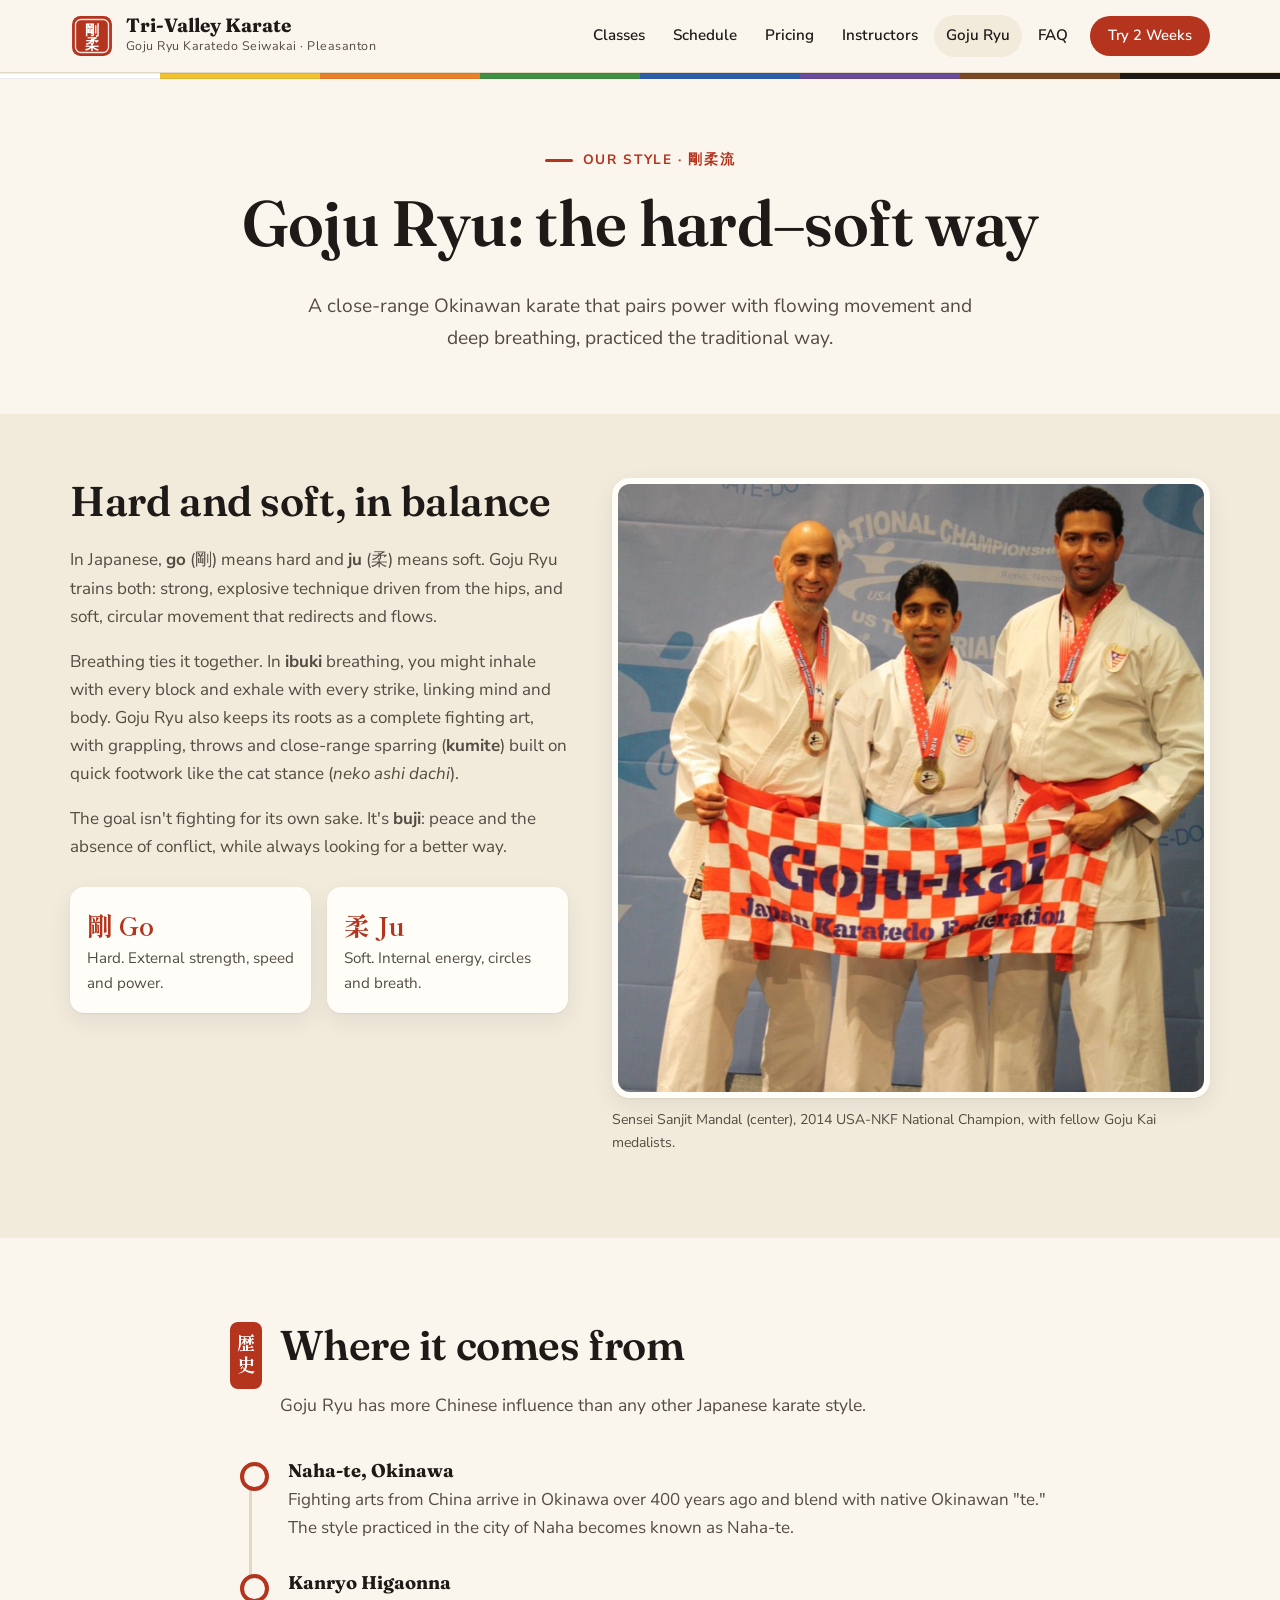
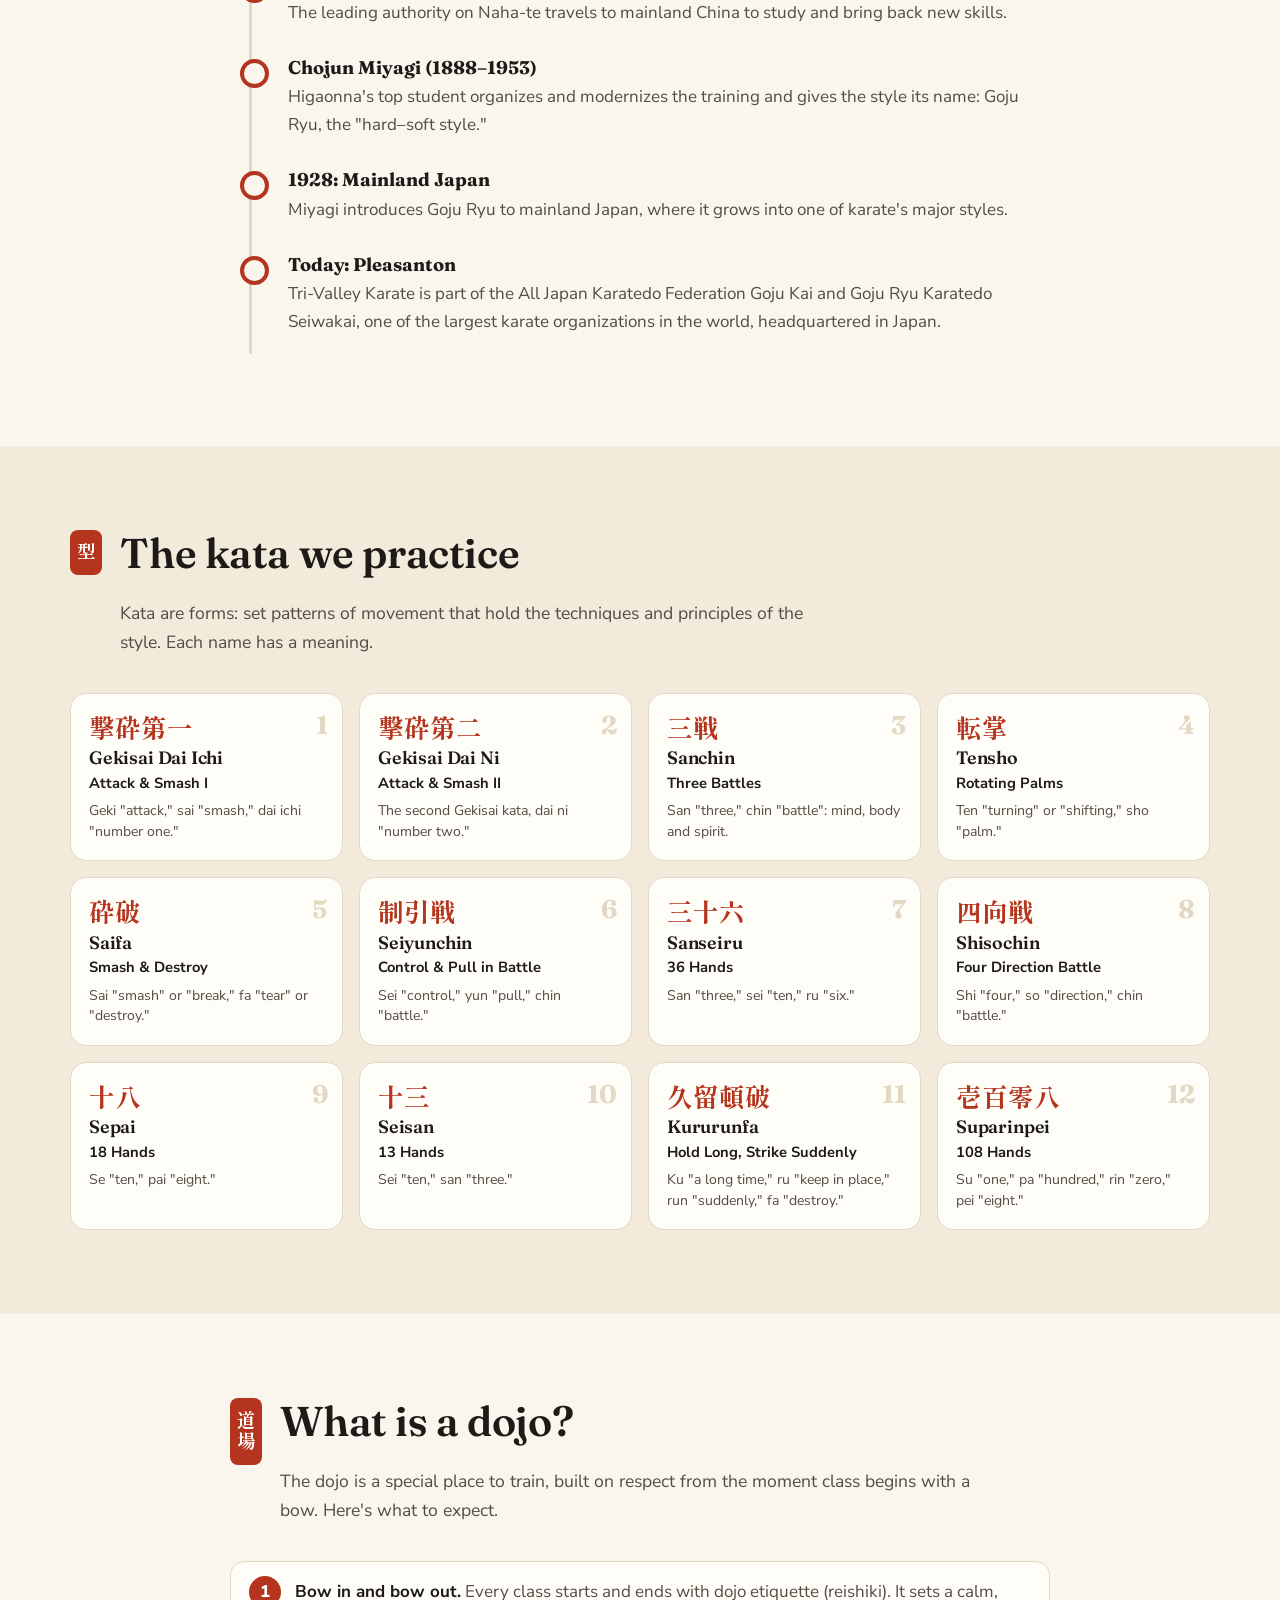
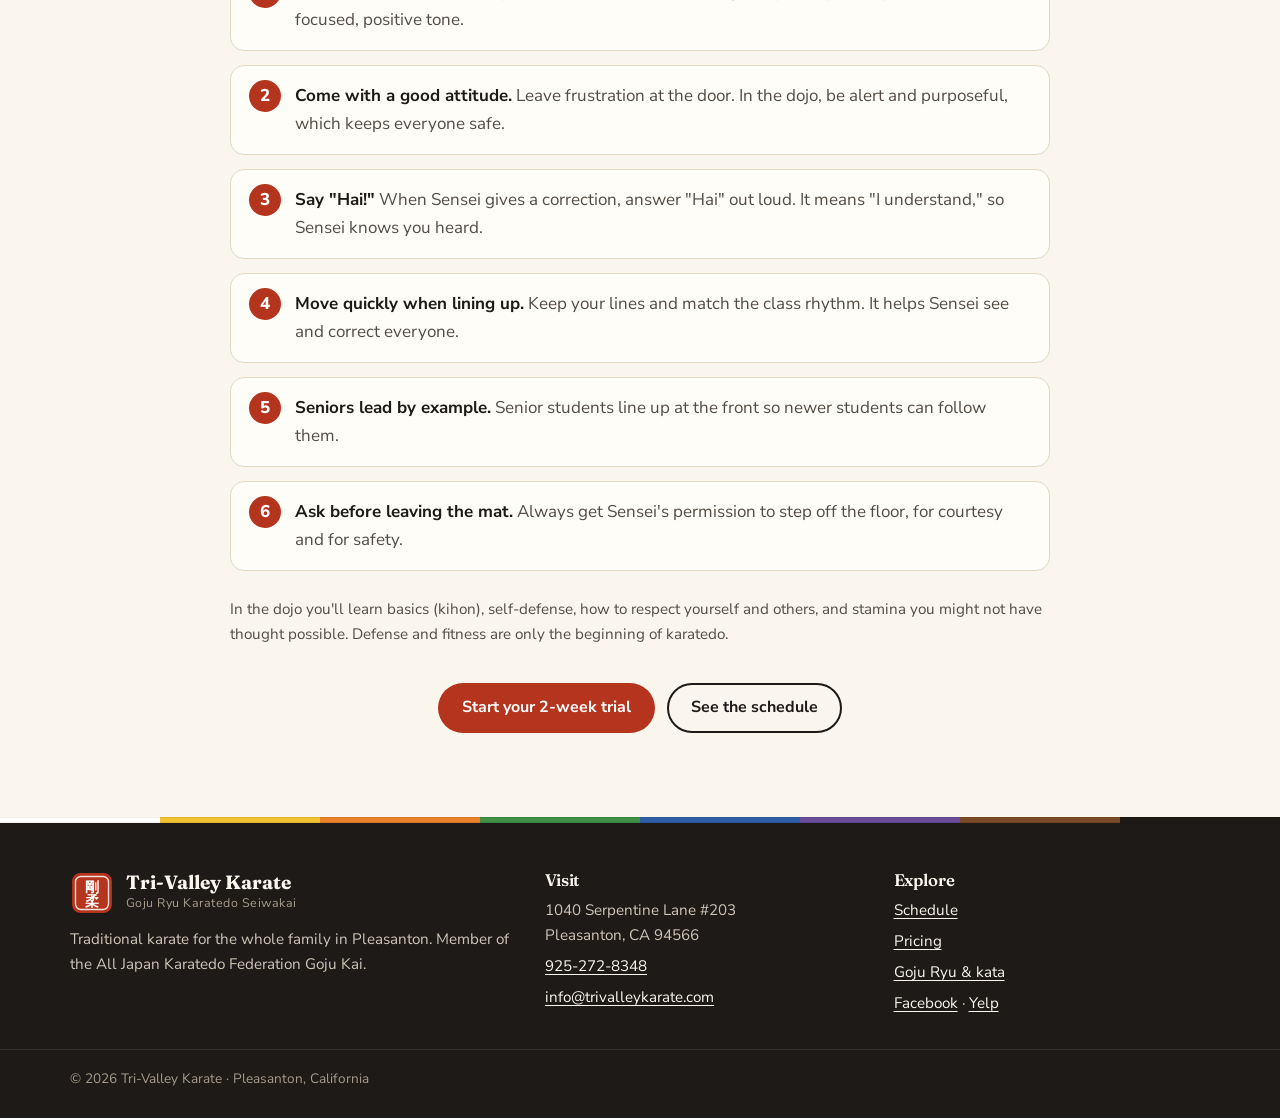
==== goju-ryu.html @ 87d8a63e "Tri-Valley Karate sample site Co-Authored-By: Claude Opus 5.5 <noreply@anthropic.com>" ====
<!doctype html>
<html lang="en">
<head>
<meta charset="utf-8">
<meta name="viewport" content="width=device-width, initial-scale=1">
<meta name="robots" content="noindex"><!-- demo only: remove when live on trivalleykarate.com -->
<title>What is Goju Ryu? History, Kata &amp; Dojo Etiquette | Tri-Valley Karate</title>
<meta name="description" content="Learn about Goju Ryu karate, the hard–soft way: its Okinawan roots, the 12 kata we practice, and what to expect inside the dojo at Tri-Valley Karate in Pleasanton.">
<meta property="og:title" content="Goju Ryu: the hard–soft way · Tri-Valley Karate">
<meta property="og:image" content="assets/img/nationals-podium.jpg">
<link rel="icon" href="assets/img/seal.svg" type="image/svg+xml">
<link rel="preconnect" href="https://fonts.googleapis.com">
<link rel="preconnect" href="https://fonts.gstatic.com" crossorigin>
<link href="https://fonts.googleapis.com/css2?family=Fraunces:opsz,wght@9..144,500;9..144,600;9..144,700&family=Nunito+Sans:wght@400;600;700;800&family=Shippori+Mincho:wght@700&display=swap" rel="stylesheet">
<link rel="stylesheet" href="css/styles.css">
</head>
<body>
<a class="skip" href="#main">Skip to content</a>

<header class="site-header">
  <div class="wrap">
    <a class="brand" href="./">
      <img src="assets/img/seal.svg" alt="" width="44" height="44">
      <span><span class="title">Tri-Valley Karate</span><span class="motto">Goju Ryu Karatedo Seiwakai · Pleasanton</span></span>
    </a>
    <button class="nav-toggle" aria-expanded="false" aria-controls="nav">Menu</button>
    <nav class="nav" id="nav" aria-label="Main">
      <ul>
        <li><a href="./#classes">Classes</a></li>
        <li><a href="./#schedule">Schedule</a></li>
        <li><a href="./#pricing">Pricing</a></li>
        <li><a href="./#instructors">Instructors</a></li>
        <li><a href="goju-ryu.html" aria-current="page">Goju Ryu</a></li>
        <li><a href="./#faq">FAQ</a></li>
        <li><a class="btn red small" href="./#contact">Try 2 Weeks</a></li>
      </ul>
    </nav>
  </div>
</header>
<div class="belt" aria-hidden="true"></div>

<main id="main">

<section class="pagehead">
  <div class="wrap narrow">
    <p class="eyebrow">Our style · 剛柔流</p>
    <h1>Goju Ryu: the hard–soft way</h1>
    <p class="lead">A close-range Okinawan karate that pairs power with flowing movement and deep breathing, practiced the traditional way.</p>
  </div>
</section>

<section class="section alt" style="padding-top:64px">
  <div class="wrap">
    <div class="sensei">
      <div class="prose">
        <h2 style="margin-top:0">Hard and soft, in balance</h2>
        <p>In Japanese, <strong>go</strong> (剛) means hard and <strong>ju</strong> (柔) means soft. Goju Ryu trains both: strong, explosive technique driven from the hips, and soft, circular movement that redirects and flows.</p>
        <p>Breathing ties it together. In <strong>ibuki</strong> breathing, you might inhale with every block and exhale with every strike, linking mind and body. Goju Ryu also keeps its roots as a complete fighting art, with grappling, throws and close-range sparring (<strong>kumite</strong>) built on quick footwork like the cat stance (<em>neko ashi dachi</em>).</p>
        <p>The goal isn't fighting for its own sake. It's <strong>buji</strong>: peace and the absence of conflict, while always looking for a better way.</p>
        <div class="pair" style="margin-top:26px">
          <div class="card" style="padding:16px"><b style="font-family:var(--jp);font-size:1.6rem;color:var(--red)">剛 Go</b><p style="margin:0;color:var(--ink-soft)">Hard. External strength, speed and power.</p></div>
          <div class="card" style="padding:16px"><b style="font-family:var(--jp);font-size:1.6rem;color:var(--red)">柔 Ju</b><p style="margin:0;color:var(--ink-soft)">Soft. Internal energy, circles and breath.</p></div>
        </div>
      </div>
      <figure>
        <img src="assets/img/nationals-podium.jpg" alt="Three karate competitors on a podium with medals, holding a red-and-white Japan Karatedo Federation Goju-kai banner" width="732" height="1100" loading="lazy" style="max-height:620px;object-fit:cover;width:100%">
        <figcaption>Sensei Sanjit Mandal (center), 2014 USA-NKF National Champion, with fellow Goju Kai medalists.</figcaption>
      </figure>
    </div>
  </div>
</section>

<section class="section">
  <div class="wrap narrow">
    <div class="sec-head">
      <span class="kanji" aria-hidden="true">歴史</span>
      <div>
        <h2>Where it comes from</h2>
        <p>Goju Ryu has more Chinese influence than any other Japanese karate style.</p>
      </div>
    </div>
    <ol class="timeline">
      <li><b>Naha-te, Okinawa</b><span>Fighting arts from China arrive in Okinawa over 400 years ago and blend with native Okinawan "te." The style practiced in the city of Naha becomes known as Naha-te.</span></li>
      <li><b>Kanryo Higaonna</b><span>The leading authority on Naha-te travels to mainland China to study and bring back new skills.</span></li>
      <li><b>Chojun Miyagi (1888–1953)</b><span>Higaonna's top student organizes and modernizes the training and gives the style its name: Goju Ryu, the "hard–soft style."</span></li>
      <li><b>1928: Mainland Japan</b><span>Miyagi introduces Goju Ryu to mainland Japan, where it grows into one of karate's major styles.</span></li>
      <li><b>Today: Pleasanton</b><span>Tri-Valley Karate is part of the All Japan Karatedo Federation Goju Kai and Goju Ryu Karatedo Seiwakai, one of the largest karate organizations in the world, headquartered in Japan.</span></li>
    </ol>
  </div>
</section>

<section class="section alt" id="kata">
  <div class="wrap">
    <div class="sec-head">
      <span class="kanji" aria-hidden="true">型</span>
      <div>
        <h2>The kata we practice</h2>
        <p>Kata are forms: set patterns of movement that hold the techniques and principles of the style. Each name has a meaning.</p>
      </div>
    </div>
    <div class="katas">
      <article class="kata"><span class="n">1</span><div class="jp" lang="ja">撃砕第一</div><h3>Gekisai Dai Ichi</h3><div class="en">Attack &amp; Smash I</div><p>Geki "attack," sai "smash," dai ichi "number one."</p></article>
      <article class="kata"><span class="n">2</span><div class="jp" lang="ja">撃砕第二</div><h3>Gekisai Dai Ni</h3><div class="en">Attack &amp; Smash II</div><p>The second Gekisai kata, dai ni "number two."</p></article>
      <article class="kata"><span class="n">3</span><div class="jp" lang="ja">三戦</div><h3>Sanchin</h3><div class="en">Three Battles</div><p>San "three," chin "battle": mind, body and spirit.</p></article>
      <article class="kata"><span class="n">4</span><div class="jp" lang="ja">転掌</div><h3>Tensho</h3><div class="en">Rotating Palms</div><p>Ten "turning" or "shifting," sho "palm."</p></article>
      <article class="kata"><span class="n">5</span><div class="jp" lang="ja">砕破</div><h3>Saifa</h3><div class="en">Smash &amp; Destroy</div><p>Sai "smash" or "break," fa "tear" or "destroy."</p></article>
      <article class="kata"><span class="n">6</span><div class="jp" lang="ja">制引戦</div><h3>Seiyunchin</h3><div class="en">Control &amp; Pull in Battle</div><p>Sei "control," yun "pull," chin "battle."</p></article>
      <article class="kata"><span class="n">7</span><div class="jp" lang="ja">三十六</div><h3>Sanseiru</h3><div class="en">36 Hands</div><p>San "three," sei "ten," ru "six."</p></article>
      <article class="kata"><span class="n">8</span><div class="jp" lang="ja">四向戦</div><h3>Shisochin</h3><div class="en">Four Direction Battle</div><p>Shi "four," so "direction," chin "battle."</p></article>
      <article class="kata"><span class="n">9</span><div class="jp" lang="ja">十八</div><h3>Sepai</h3><div class="en">18 Hands</div><p>Se "ten," pai "eight."</p></article>
      <article class="kata"><span class="n">10</span><div class="jp" lang="ja">十三</div><h3>Seisan</h3><div class="en">13 Hands</div><p>Sei "ten," san "three."</p></article>
      <article class="kata"><span class="n">11</span><div class="jp" lang="ja">久留頓破</div><h3>Kururunfa</h3><div class="en">Hold Long, Strike Suddenly</div><p>Ku "a long time," ru "keep in place," run "suddenly," fa "destroy."</p></article>
      <article class="kata"><span class="n">12</span><div class="jp" lang="ja">壱百零八</div><h3>Suparinpei</h3><div class="en">108 Hands</div><p>Su "one," pa "hundred," rin "zero," pei "eight."</p></article>
    </div>
  </div>
</section>

<section class="section">
  <div class="wrap narrow">
    <div class="sec-head">
      <span class="kanji" aria-hidden="true">道場</span>
      <div>
        <h2>What is a dojo?</h2>
        <p>The dojo is a special place to train, built on respect from the moment class begins with a bow. Here's what to expect.</p>
      </div>
    </div>
    <ol class="etiquette">
      <li><b>Bow in and bow out.</b> Every class starts and ends with dojo etiquette (reishiki). It sets a calm, focused, positive tone.</li>
      <li><b>Come with a good attitude.</b> Leave frustration at the door. In the dojo, be alert and purposeful, which keeps everyone safe.</li>
      <li><b>Say "Hai!"</b> When Sensei gives a correction, answer "Hai" out loud. It means "I understand," so Sensei knows you heard.</li>
      <li><b>Move quickly when lining up.</b> Keep your lines and match the class rhythm. It helps Sensei see and correct everyone.</li>
      <li><b>Seniors lead by example.</b> Senior students line up at the front so newer students can follow them.</li>
      <li><b>Ask before leaving the mat.</b> Always get Sensei's permission to step off the floor, for courtesy and for safety.</li>
    </ol>
    <p class="note" style="margin-top:26px">In the dojo you'll learn basics (kihon), self-defense, how to respect yourself and others, and stamina you might not have thought possible. Defense and fitness are only the beginning of karatedo.</p>
    <div class="actions" style="justify-content:center;margin-top:36px">
      <a class="btn red" href="./#contact">Start your 2-week trial</a>
      <a class="btn ghost" href="./#schedule">See the schedule</a>
    </div>
  </div>
</section>

</main>

<div class="belt" aria-hidden="true"></div>
<footer class="site-footer">
  <div class="wrap">
    <div>
      <a class="brand" href="./">
        <img src="assets/img/seal.svg" alt="" width="44" height="44">
        <span><span class="title">Tri-Valley Karate</span><span class="motto">Goju Ryu Karatedo Seiwakai</span></span>
      </a>
      <p>Traditional karate for the whole family in Pleasanton. Member of the All Japan Karatedo Federation Goju Kai.</p>
    </div>
    <div>
      <h3>Visit</h3>
      <ul>
        <li>1040 Serpentine Lane #203<br>Pleasanton, CA 94566</li>
        <li><a href="tel:+19252728348">925-272-8348</a></li>
        <li><a href="mailto:info@trivalleykarate.com">info@trivalleykarate.com</a></li>
      </ul>
    </div>
    <div>
      <h3>Explore</h3>
      <ul>
        <li><a href="./#schedule">Schedule</a></li>
        <li><a href="./#pricing">Pricing</a></li>
        <li><a href="goju-ryu.html">Goju Ryu &amp; kata</a></li>
        <li><a href="https://www.facebook.com/TriValleyKarate" target="_blank" rel="noopener">Facebook</a> · <a href="https://www.yelp.com/biz/tri-valley-karate-pleasanton-pleasanton-2" target="_blank" rel="noopener">Yelp</a></li>
      </ul>
    </div>
  </div>
  <div class="copyright"><div class="wrap">© <span data-year>2026</span> Tri-Valley Karate · Pleasanton, California</div></div>
</footer>

<script src="js/main.js"></script>
</body>
</html>
---- css/styles.css ----
/* Tri-Valley Karate — washi paper, sumi ink, vermilion seal */
:root {
  --paper: #faf6ee;
  --paper-2: #f2eadb;
  --card: #fffdf8;
  --ink: #1d1a17;
  --ink-soft: #544c43;
  --line: #e3d8c4;
  --red: #b5341d;
  --red-dark: #8f2714;
  --gold: #b98b2e;
  --navy: #1f3354;
  --radius: 18px;
  --shadow: 0 1px 2px rgba(29,26,23,.06), 0 8px 24px rgba(29,26,23,.07);
  --display: "Fraunces", Georgia, serif;
  --body: "Nunito Sans", system-ui, -apple-system, sans-serif;
  --jp: "Shippori Mincho", "Hiragino Mincho ProN", "Yu Mincho", serif;
  --belts: linear-gradient(90deg,
    #fff 0 12.5%, #f2c230 12.5% 25%, #e8812a 25% 37.5%, #3f8f45 37.5% 50%,
    #2f5ea8 50% 62.5%, #6b4c9a 62.5% 75%, #7a4a26 75% 87.5%, #1d1a17 87.5% 100%);
}

* { box-sizing: border-box; }
html { scroll-behavior: smooth; scroll-padding-top: 84px; }
body {
  margin: 0;
  background: var(--paper);
  color: var(--ink);
  font: 400 1.0625rem/1.65 var(--body);
  -webkit-font-smoothing: antialiased;
}
img { max-width: 100%; height: auto; display: block; }
a { color: var(--red); text-underline-offset: 3px; }
a:hover { color: var(--red-dark); }
:focus-visible { outline: 3px solid var(--gold); outline-offset: 3px; border-radius: 4px; }
h1, h2, h3 { font-family: var(--display); line-height: 1.15; margin: 0 0 .5em; font-weight: 600; letter-spacing: -.01em; }
h1 { font-size: clamp(2.3rem, 5.6vw, 4rem); }
h2 { font-size: clamp(1.8rem, 3.6vw, 2.6rem); }
h3 { font-size: 1.3rem; }
p { margin: 0 0 1em; }

.wrap { width: min(1140px, 100% - 32px); margin-inline: auto; }
.narrow { width: min(820px, 100% - 32px); }
.skip { position: absolute; left: -999px; top: 8px; background: var(--ink); color: #fff; padding: 8px 14px; border-radius: 8px; z-index: 100; }
.skip:focus { left: 8px; }

/* Belt stripe */
.belt { height: 6px; background: var(--belts); border-block: 1px solid rgba(0,0,0,.08); }

/* Header */
.site-header { position: sticky; top: 0; z-index: 50; background: rgba(250,246,238,.92); backdrop-filter: blur(10px); border-bottom: 1px solid var(--line); }
.site-header .wrap { display: flex; align-items: center; gap: 16px; min-height: 72px; }
.brand { display: flex; align-items: center; gap: 12px; text-decoration: none; color: var(--ink); margin-right: auto; }
.brand img { width: 44px; height: 44px; }
.brand .title { display: block; font-family: var(--display); font-weight: 700; font-size: 1.2rem; line-height: 1.1; }
.brand .motto { display: block; font-size: .78rem; color: var(--ink-soft); letter-spacing: .04em; }
.nav ul { list-style: none; display: flex; gap: 4px; margin: 0; padding: 0; align-items: center; }
.nav a { display: block; padding: 8px 12px; border-radius: 999px; color: var(--ink); text-decoration: none; font-weight: 600; font-size: .95rem; }
.nav a:hover { background: var(--paper-2); color: var(--ink); }
.nav a[aria-current="page"] { background: var(--paper-2); }
.nav .btn { margin-left: 6px; }
.nav-toggle { display: none; }

/* Buttons */
.btn { display: inline-flex; align-items: center; gap: 8px; padding: 13px 22px; border-radius: 999px; font-weight: 700; text-decoration: none; border: 2px solid transparent; transition: transform .15s, background .15s; line-height: 1.2; font-size: 1rem; cursor: pointer; font-family: inherit; }
.btn:hover { transform: translateY(-1px); }
.btn.red { background: var(--red); color: #fff; }
.btn.red:hover { background: var(--red-dark); color: #fff; }
.btn.ghost { border-color: var(--ink); color: var(--ink); background: transparent; }
.btn.ghost:hover { background: var(--ink); color: var(--paper); }
.btn.small { padding: 9px 16px; font-size: .92rem; }
.nav .btn.red { color: #fff; }
.nav .btn.red:hover { background: var(--red-dark); }

/* Hero */
.hero { position: relative; overflow: hidden; padding: 56px 0 72px; }
.hero .wrap { display: grid; grid-template-columns: 1.05fr 1fr; gap: 48px; align-items: center; }
.eyebrow { display: inline-flex; align-items: center; gap: 10px; font-weight: 700; font-size: .85rem; letter-spacing: .12em; text-transform: uppercase; color: var(--red); margin-bottom: 14px; }
.eyebrow::before { content: ""; width: 28px; height: 3px; background: var(--red); border-radius: 2px; }
.hero h1 em { font-style: italic; color: var(--red); }
.hero .lead { font-size: 1.2rem; color: var(--ink-soft); max-width: 34em; }
.actions { display: flex; flex-wrap: wrap; gap: 12px; margin-top: 26px; }
.hero-art { position: relative; }
.hero-art .photo { position: relative; z-index: 1; border-radius: 26px; overflow: hidden; box-shadow: var(--shadow); border: 6px solid var(--card); transform: rotate(1.2deg); }
.hero-art .photo img { aspect-ratio: 16/11; object-fit: cover; width: 100%; }
.enso { position: absolute; z-index: 0; width: 125%; left: -14%; top: -18%; opacity: .9; pointer-events: none; }
.hero-kanji { position: absolute; right: 18px; top: 40px; writing-mode: vertical-rl; font-family: var(--jp); font-size: 4.5rem; font-weight: 700; color: var(--ink); opacity: .05; pointer-events: none; letter-spacing: .1em; }
.sticker { position: absolute; z-index: 2; left: -18px; bottom: -22px; background: var(--card); border-radius: 16px; padding: 12px 16px; box-shadow: var(--shadow); display: flex; gap: 12px; align-items: center; transform: rotate(-2deg); max-width: 270px; }
.sticker b { font-family: var(--display); font-size: 1.9rem; color: var(--red); line-height: 1; }
.sticker span { font-size: .88rem; line-height: 1.3; color: var(--ink-soft); }

.facts { display: grid; grid-template-columns: repeat(3, 1fr); gap: 14px; margin-top: 34px; padding: 0; list-style: none; }
.facts li { background: var(--card); border: 1px solid var(--line); border-radius: 14px; padding: 12px 14px; font-size: .92rem; line-height: 1.35; color: var(--ink-soft); }
.facts strong { display: block; color: var(--ink); font-size: 1rem; }

/* Sections */
.section { padding: 84px 0; }
.section.alt { background: var(--paper-2); }
.section.ink { background: var(--ink); color: var(--paper); }
.section.ink h2, .section.ink h3 { color: var(--paper); }
.sec-head { display: flex; align-items: flex-start; gap: 18px; margin-bottom: 36px; }
.sec-head .kanji { flex: none; writing-mode: vertical-rl; font-family: var(--jp); font-weight: 700; font-size: 1.15rem; color: #fff; background: var(--red); padding: 12px 7px; border-radius: 8px; letter-spacing: .18em; line-height: 1; }
.sec-head p { color: var(--ink-soft); max-width: 40em; margin: 0; font-size: 1.1rem; }
.section.ink .sec-head p { color: #cfc6b8; }
.center { text-align: center; }

/* Cards */
.grid-4 { display: grid; grid-template-columns: repeat(4, 1fr); gap: 18px; }
.grid-2 { display: grid; grid-template-columns: 1fr 1fr; gap: 24px; }
.grid-3 { display: grid; grid-template-columns: repeat(3, 1fr); gap: 20px; }
.card { background: var(--card); border: 1px solid var(--line); border-radius: var(--radius); padding: 24px; box-shadow: var(--shadow); }
.card .icon { width: 48px; height: 48px; border-radius: 14px; display: grid; place-items: center; background: var(--paper-2); color: var(--red); font-family: var(--jp); font-weight: 700; font-size: 1.5rem; margin-bottom: 14px; }
.card p { color: var(--ink-soft); margin: 0; }
.card h3 { margin-bottom: .35em; }

/* Medal band */
.medals { display: grid; grid-template-columns: auto 1fr auto; gap: 28px; align-items: center; }
.medal-count { font-family: var(--display); font-size: clamp(4rem, 9vw, 6.5rem); line-height: .9; color: var(--gold); font-weight: 700; }
.medal-row { display: flex; gap: 10px; flex-wrap: wrap; margin-top: 10px; }
.chip { display: inline-flex; align-items: center; gap: 8px; padding: 6px 12px; border-radius: 999px; background: rgba(255,255,255,.08); font-weight: 700; font-size: .92rem; }
.dot { width: 12px; height: 12px; border-radius: 50%; }
.dot.g { background: #e0b23a; } .dot.s { background: #c9cdd2; } .dot.b { background: #c27a43; }
.medals .btn.ghost { border-color: var(--paper); color: var(--paper); }
.medals .btn.ghost:hover { background: var(--paper); color: var(--ink); }

/* Programs */
.program { display: grid; grid-template-rows: auto 1fr; overflow: hidden; padding: 0; }
.program img { width: 100%; aspect-ratio: 16/10; object-fit: cover; }
.program .body { padding: 26px; }
.tag { display: inline-block; font-size: .78rem; font-weight: 800; letter-spacing: .1em; text-transform: uppercase; color: var(--red); background: #f8e3dd; padding: 4px 10px; border-radius: 999px; margin-bottom: 10px; }
.ticks { list-style: none; padding: 0; margin: 14px 0 0; display: grid; gap: 8px; }
.ticks li { position: relative; padding-left: 28px; color: var(--ink-soft); }
.ticks li::before { content: ""; position: absolute; left: 0; top: .45em; width: 16px; height: 8px; border-left: 3px solid var(--red); border-bottom: 3px solid var(--red); transform: rotate(-45deg); }

/* Class steps */
.steps { list-style: none; padding: 0; margin: 0; display: grid; grid-template-columns: repeat(7, 1fr); gap: 10px; counter-reset: s; }
.steps li { background: var(--card); border: 1px solid var(--line); border-radius: 14px; padding: 16px 12px; text-align: center; font-size: .92rem; line-height: 1.35; position: relative; }
.steps .num { display: block; font-family: var(--jp); font-weight: 700; font-size: 1.6rem; color: var(--red); margin-bottom: 4px; }
.steps b { display: block; color: var(--ink); font-size: .98rem; }
.steps small { color: var(--ink-soft); font-size: .82rem; }

/* Schedule */
.days { display: grid; grid-template-columns: repeat(3, 1fr); gap: 20px; }
.day { background: var(--card); border-radius: var(--radius); border: 1px solid var(--line); overflow: hidden; box-shadow: var(--shadow); }
.day h3 { margin: 0; padding: 16px 22px; background: var(--ink); color: var(--paper); display: flex; justify-content: space-between; align-items: baseline; }
.day h3 span { font-family: var(--jp); font-size: 1rem; opacity: .7; }
.slot { display: grid; grid-template-columns: 1fr; gap: 2px; padding: 16px 22px; border-top: 1px solid var(--line); }
.slot:first-of-type { border-top: 0; }
.slot time { font-weight: 800; font-size: 1.05rem; }
.slot .who { display: inline-flex; align-items: center; gap: 8px; color: var(--ink-soft); }
.who .dot { width: 10px; height: 10px; }
.dot.youth { background: #f2c230; } .dot.adult { background: var(--navy); } .dot.all { background: var(--red); }
.slot small { color: var(--ink-soft); }
.legend { display: flex; flex-wrap: wrap; gap: 18px; margin-top: 18px; color: var(--ink-soft); font-size: .92rem; align-items: center; }
.legend span { display: inline-flex; align-items: center; gap: 8px; }

/* Pricing */
.plans { display: grid; grid-template-columns: repeat(3, 1fr); gap: 20px; align-items: stretch; }
.plan { display: flex; flex-direction: column; position: relative; }
.plan.pop { border: 2px solid var(--red); }
.plan .badge { position: absolute; top: -13px; left: 24px; background: var(--red); color: #fff; font-size: .78rem; font-weight: 800; letter-spacing: .08em; text-transform: uppercase; padding: 4px 12px; border-radius: 999px; }
.plan .price { font-family: var(--display); font-size: 2.3rem; font-weight: 700; line-height: 1; margin: 4px 0 6px; }
.plan .price small { font-family: var(--body); font-size: 1rem; color: var(--ink-soft); font-weight: 600; }
.plan .ticks { margin-bottom: 22px; }
.plan .btn { margin-top: auto; align-self: flex-start; }
.no-fees { display: flex; flex-wrap: wrap; gap: 10px; justify-content: center; margin-top: 28px; padding: 0; list-style: none; }
.no-fees li { background: var(--card); border: 1px dashed var(--gold); padding: 8px 14px; border-radius: 999px; font-weight: 700; font-size: .92rem; }
.note { color: var(--ink-soft); font-size: .95rem; }

/* Instructors */
.sensei { display: grid; grid-template-columns: 1fr 1.2fr; gap: 44px; align-items: start; }
.sensei figure { margin: 0; }
.sensei figure img { border-radius: var(--radius); border: 6px solid var(--card); box-shadow: var(--shadow); }
.sensei figcaption { font-size: .88rem; color: var(--ink-soft); margin-top: 10px; }
.person + .person { margin-top: 30px; padding-top: 30px; border-top: 1px solid var(--line); }
.person .rank { display: inline-block; font-weight: 800; color: var(--red); font-size: .9rem; letter-spacing: .04em; margin-bottom: 8px; }
details.story { margin-top: 16px; background: var(--card); border: 1px solid var(--line); border-radius: 14px; }
details.story summary { cursor: pointer; padding: 14px 18px; font-weight: 700; list-style: none; display: flex; justify-content: space-between; align-items: center; }
details.story summary::-webkit-details-marker { display: none; }
details.story summary::after { content: "+"; font-size: 1.4rem; color: var(--red); line-height: 1; }
details.story[open] summary::after { content: "–"; }
details.story .inner { padding: 0 18px 18px; color: var(--ink-soft); }
.lineage { list-style: none; padding: 0; margin: 10px 0 0; font-size: .95rem; }
.lineage li { padding: 6px 0; border-top: 1px dashed var(--line); }

/* Quotes */
.quotes { columns: 3 280px; column-gap: 20px; }
.quote { break-inside: avoid; margin: 0 0 20px; }
.quote p { font-family: var(--display); font-size: 1.12rem; line-height: 1.5; color: var(--ink); }
.quote p::before { content: "“"; display: block; font-size: 3rem; line-height: .6; color: var(--red); margin-bottom: 6px; }
.quote cite { font-style: normal; font-weight: 700; font-size: .9rem; color: var(--ink-soft); }
.review-links { display: flex; gap: 12px; flex-wrap: wrap; justify-content: center; margin-top: 10px; }

/* Panorama */
.pano { height: 220px; background: url("../assets/img/dojo-panorama.jpg") center/cover; position: relative; }
.pano::after { content: "2,000 sq ft of matted training space"; position: absolute; left: 50%; bottom: 18px; transform: translateX(-50%); background: rgba(29,26,23,.82); color: var(--paper); padding: 8px 16px; border-radius: 999px; font-weight: 700; font-size: .92rem; white-space: nowrap; }

/* Goju teaser */
.goju { display: grid; grid-template-columns: auto 1fr; gap: 48px; align-items: center; }
.goju .big { font-family: var(--jp); font-weight: 700; font-size: clamp(5rem, 12vw, 9rem); line-height: 1; writing-mode: vertical-rl; color: var(--paper); letter-spacing: .05em; }
.goju .big span { color: var(--red); }
.pair { display: grid; grid-template-columns: 1fr 1fr; gap: 16px; margin: 22px 0 26px; }
.pair div { border: 1px solid rgba(255,255,255,.16); border-radius: 14px; padding: 16px; }
.pair b { font-family: var(--jp); font-size: 1.6rem; color: var(--gold); display: block; }
.pair p { margin: 0; color: #cfc6b8; font-size: .95rem; }
.section.ink .btn.ghost { border-color: var(--paper); color: var(--paper); }
.section.ink .btn.ghost:hover { background: var(--paper); color: var(--ink); }

/* FAQ */
.faq details { background: var(--card); border: 1px solid var(--line); border-radius: 14px; margin-bottom: 12px; }
.faq summary { cursor: pointer; padding: 18px 22px; font-weight: 700; font-size: 1.05rem; list-style: none; display: flex; justify-content: space-between; gap: 16px; align-items: center; }
.faq summary::-webkit-details-marker { display: none; }
.faq summary::after { content: "+"; font-size: 1.5rem; color: var(--red); line-height: 1; flex: none; }
.faq details[open] summary::after { content: "–"; }
.faq .ans { padding: 0 22px 18px; color: var(--ink-soft); }
.faq .ans p:last-child { margin: 0; }
blockquote.funakoshi { margin: 12px 0 0; padding: 12px 16px; border-left: 4px solid var(--gold); background: var(--paper); border-radius: 0 10px 10px 0; font-style: italic; }

/* Contact */
.contact { display: grid; grid-template-columns: 1fr 1fr; gap: 28px; }
.contact-list { list-style: none; padding: 0; margin: 0 0 22px; display: grid; gap: 14px; }
.contact-list li { display: grid; grid-template-columns: 40px 1fr; gap: 12px; align-items: start; }
.contact-list .ic { width: 40px; height: 40px; border-radius: 12px; background: var(--paper-2); display: grid; place-items: center; color: var(--red); }
.contact-list small { display: block; color: var(--ink-soft); }
.contact-list a { color: var(--ink); font-weight: 700; }
.map { border-radius: var(--radius); overflow: hidden; border: 1px solid var(--line); min-height: 260px; }
.map iframe { width: 100%; height: 100%; min-height: 260px; border: 0; display: block; }
form.trial { display: grid; gap: 14px; }
form.trial label { font-weight: 700; font-size: .92rem; display: grid; gap: 6px; }
form.trial input, form.trial select, form.trial textarea { font: inherit; padding: 12px 14px; border-radius: 12px; border: 1px solid #cfc2aa; background: #fff; color: var(--ink); width: 100%; }
form.trial textarea { min-height: 110px; resize: vertical; }
form.trial .row { display: grid; grid-template-columns: 1fr 1fr; gap: 14px; }
.serving { margin-top: 18px; color: var(--ink-soft); font-size: .95rem; }

/* Footer */
.site-footer { background: var(--ink); color: #cfc6b8; padding: 48px 0 28px; font-size: .95rem; }
.site-footer .wrap { display: grid; grid-template-columns: 1.4fr 1fr 1fr; gap: 32px; }
.site-footer h3 { color: var(--paper); font-size: 1.05rem; }
.site-footer a { color: var(--paper); }
.site-footer ul { list-style: none; padding: 0; margin: 0; display: grid; gap: 6px; }
.site-footer .brand { color: var(--paper); margin-bottom: 12px; }
.site-footer .brand .motto { color: #a69c8d; }
.copyright { border-top: 1px solid rgba(255,255,255,.1); margin-top: 32px; padding-top: 18px; font-size: .85rem; color: #a69c8d; }
.copyright .wrap { display: block; }

/* Subpage (Goju Ryu) */
.pagehead { padding: 64px 0 40px; text-align: center; position: relative; }
.pagehead .lead { color: var(--ink-soft); font-size: 1.2rem; max-width: 36em; margin-inline: auto; }
.prose p { color: var(--ink-soft); }
.prose h2 { margin-top: 1.2em; }
.timeline { list-style: none; padding: 0; margin: 28px 0 0; position: relative; }
.timeline::before { content: ""; position: absolute; left: 19px; top: 8px; bottom: 8px; width: 3px; background: var(--line); border-radius: 2px; }
.timeline li { position: relative; padding: 0 0 26px 58px; }
.timeline li::before { content: ""; position: absolute; left: 10px; top: 6px; width: 21px; height: 21px; border-radius: 50%; background: var(--paper); border: 4px solid var(--red); }
.timeline b { display: block; font-family: var(--display); font-size: 1.15rem; }
.timeline span { color: var(--ink-soft); }
.katas { display: grid; grid-template-columns: repeat(4, 1fr); gap: 16px; }
.kata { background: var(--card); border: 1px solid var(--line); border-radius: 16px; padding: 18px; position: relative; overflow: hidden; }
.kata .jp { font-family: var(--jp); font-weight: 700; font-size: 1.6rem; color: var(--red); line-height: 1.2; }
.kata h3 { font-size: 1.12rem; margin: 6px 0 2px; }
.kata .en { font-weight: 700; color: var(--ink); font-size: .92rem; }
.kata p { margin: 6px 0 0; color: var(--ink-soft); font-size: .88rem; line-height: 1.45; }
.kata .n { position: absolute; right: 14px; top: 10px; font-family: var(--display); font-weight: 700; color: var(--line); font-size: 1.6rem; }
.etiquette { counter-reset: e; list-style: none; padding: 0; display: grid; gap: 14px; }
.etiquette li { counter-increment: e; background: var(--card); border: 1px solid var(--line); border-radius: 14px; padding: 16px 18px 16px 64px; position: relative; color: var(--ink-soft); }
.etiquette li::before { content: counter(e); position: absolute; left: 18px; top: 14px; width: 32px; height: 32px; border-radius: 50%; background: var(--red); color: #fff; display: grid; place-items: center; font-weight: 800; }
.etiquette b { color: var(--ink); }

/* Responsive */
@media (max-width: 1020px) {
  .grid-4 { grid-template-columns: repeat(2, 1fr); }
  .steps { grid-template-columns: repeat(4, 1fr); }
  .katas { grid-template-columns: repeat(3, 1fr); }
}
@media (max-width: 900px) {
  .nav-toggle { display: inline-flex; align-items: center; gap: 8px; background: var(--ink); color: var(--paper); border: 0; border-radius: 999px; padding: 10px 16px; font: 700 .95rem var(--body); cursor: pointer; }
  .nav { position: absolute; left: 0; right: 0; top: 100%; background: var(--paper); border-bottom: 1px solid var(--line); display: none; box-shadow: 0 12px 24px rgba(0,0,0,.08); }
  .nav.open { display: block; }
  .nav ul { flex-direction: column; align-items: stretch; padding: 10px 16px 18px; gap: 2px; }
  .nav a { padding: 12px 14px; border-radius: 12px; }
  .nav .btn { margin: 8px 0 0; justify-content: center; }
  .hero { padding: 32px 0 64px; }
  .hero .wrap, .sensei, .contact, .goju, .grid-2 { grid-template-columns: 1fr; }
  .hero-art { order: -1; max-width: 560px; margin-inline: auto; width: 100%; }
  .hero-kanji { display: none; }
  .days, .plans, .grid-3 { grid-template-columns: 1fr; }
  .plans { gap: 26px; }
  .medals { grid-template-columns: 1fr; text-align: left; gap: 14px; }
  .goju .big { writing-mode: horizontal-tb; font-size: 4.5rem; }
  .site-footer .wrap { grid-template-columns: 1fr; }
}
@media (max-width: 600px) {
  body { font-size: 1rem; }
  .section { padding: 60px 0; }
  .brand .motto { display: none; }
  .brand .title { font-size: 1.05rem; }
  .facts { grid-template-columns: 1fr; gap: 8px; }
  .grid-4 { grid-template-columns: 1fr; }
  .steps { grid-template-columns: 1fr 1fr; }
  .katas { grid-template-columns: 1fr 1fr; }
  .pair, form.trial .row { grid-template-columns: 1fr; }
  .sec-head { gap: 12px; }
  .sticker { left: 8px; bottom: -26px; }
  .pano { height: 150px; }
  .pano::after { font-size: .8rem; }
  .actions .btn { flex: 1 1 100%; justify-content: center; }
}
@media (prefers-reduced-motion: reduce) {
  html { scroll-behavior: auto; }
  .btn { transition: none; }
}
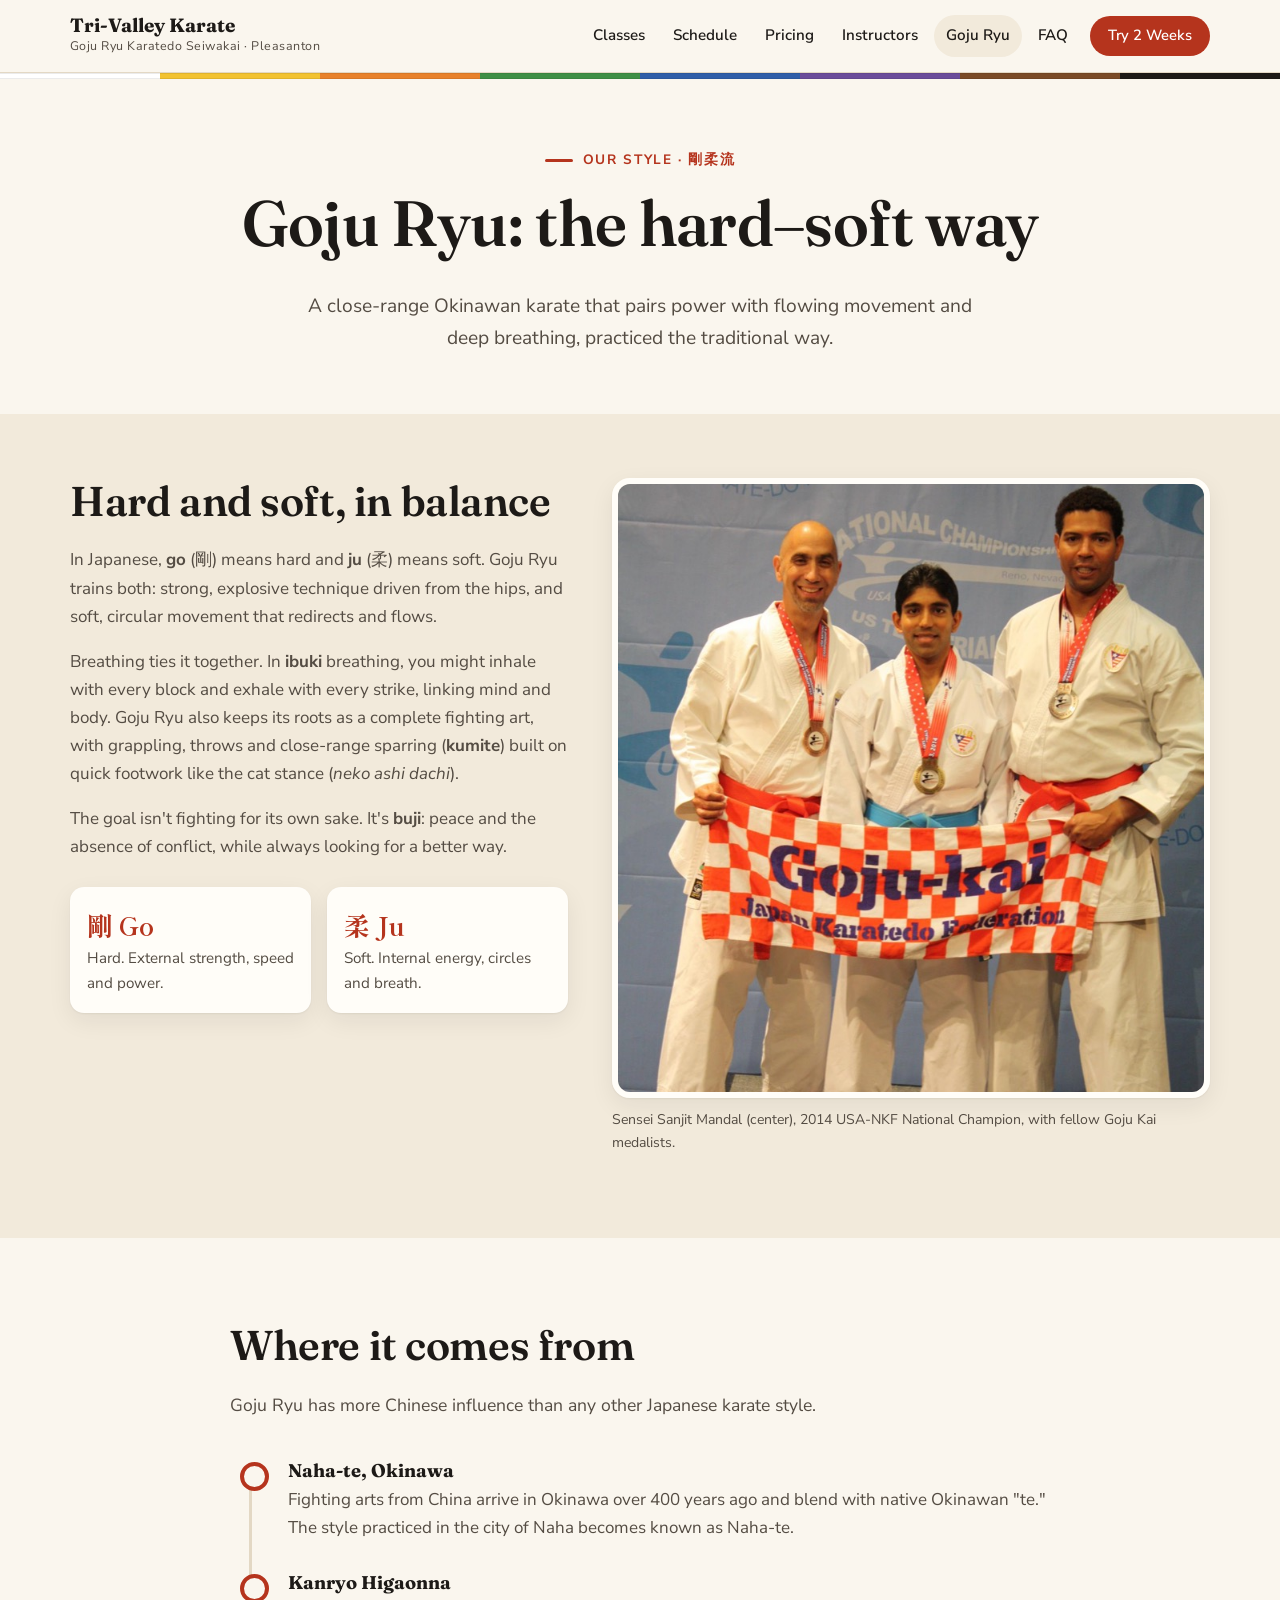
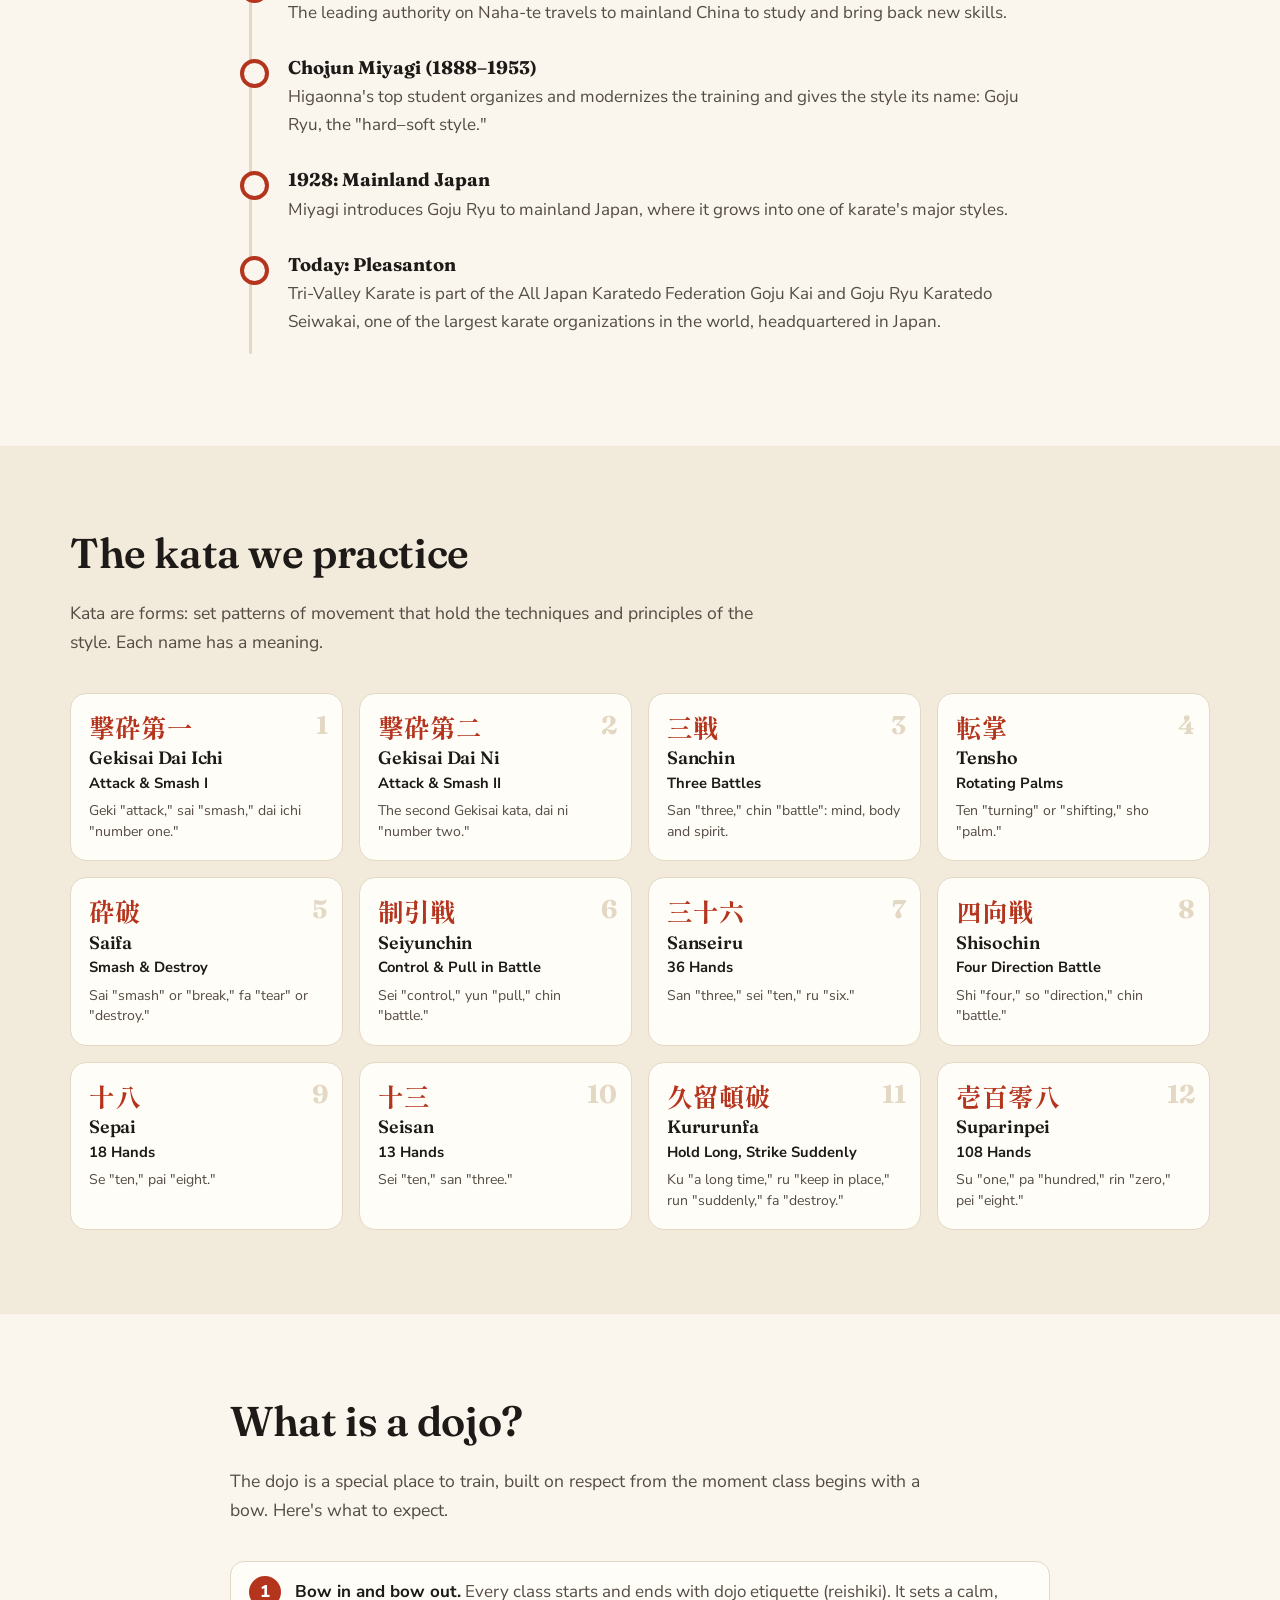
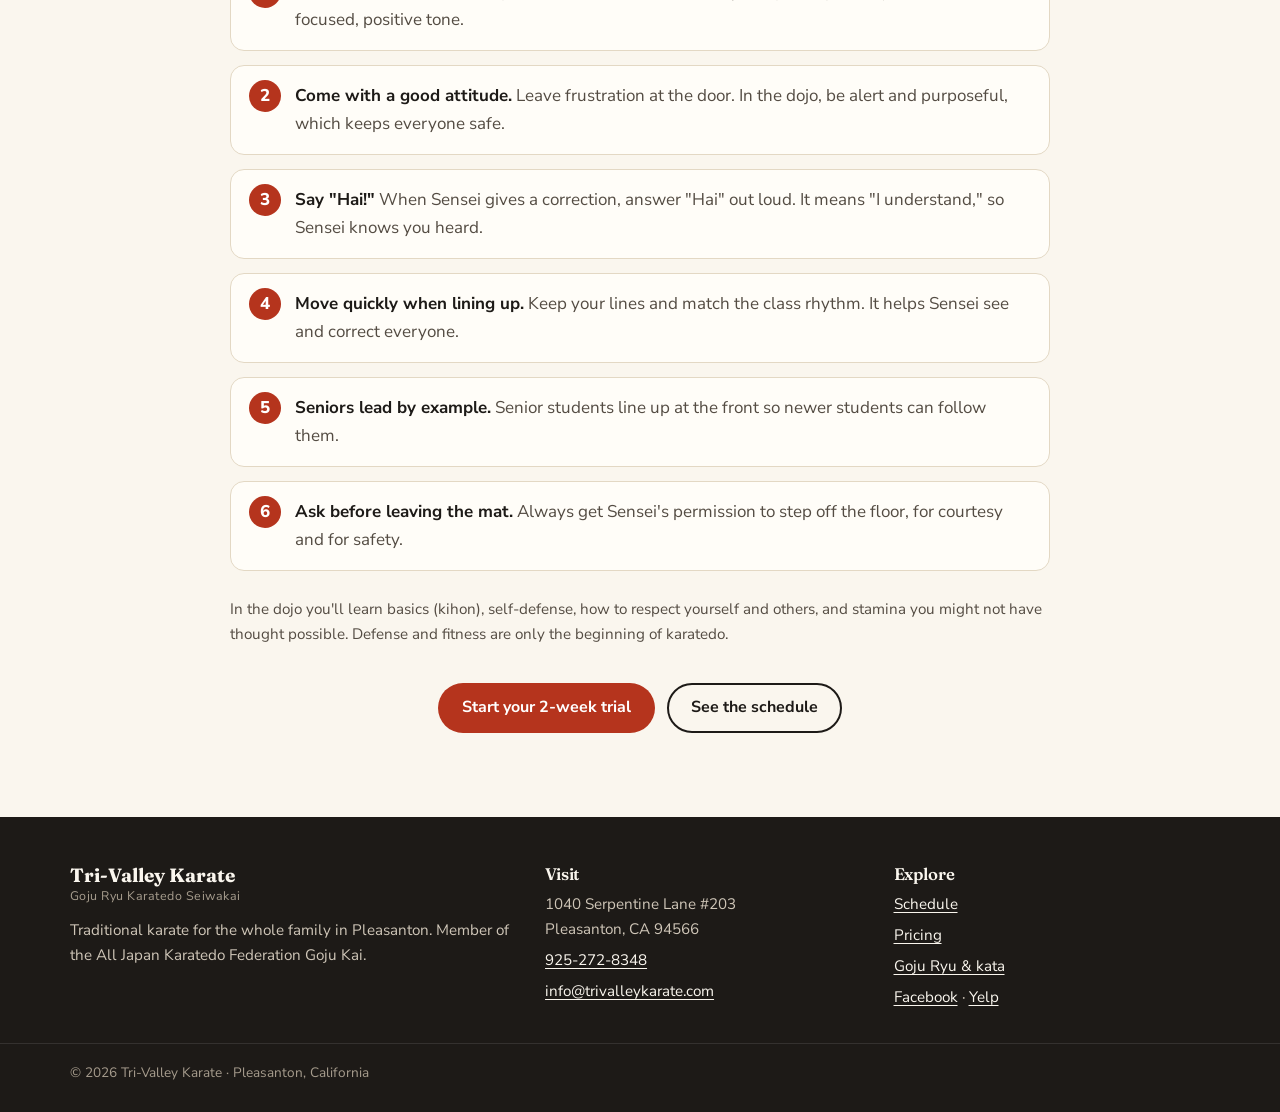
==== commit 07f1e1b4: "Remove heading kanji labels, footer belt stripe and kanji seal logo Co-Authored-By: Claude Opus 5.5 " ====
--- a/goju-ryu.html
+++ b/goju-ryu.html
@@ -8,7 +8,7 @@
 <meta name="description" content="Learn about Goju Ryu karate, the hard–soft way: its Okinawan roots, the 12 kata we practice, and what to expect inside the dojo at Tri-Valley Karate in Pleasanton.">
 <meta property="og:title" content="Goju Ryu: the hard–soft way · Tri-Valley Karate">
 <meta property="og:image" content="assets/img/nationals-podium.jpg">
-<link rel="icon" href="assets/img/seal.svg" type="image/svg+xml">
+<link rel="icon" href="assets/img/icon.svg" type="image/svg+xml">
 <link rel="preconnect" href="https://fonts.googleapis.com">
 <link rel="preconnect" href="https://fonts.gstatic.com" crossorigin>
 <link href="https://fonts.googleapis.com/css2?family=Fraunces:opsz,wght@9..144,500;9..144,600;9..144,700&family=Nunito+Sans:wght@400;600;700;800&family=Shippori+Mincho:wght@700&display=swap" rel="stylesheet">
@@ -20,7 +20,6 @@
 <header class="site-header">
   <div class="wrap">
     <a class="brand" href="./">
-      <img src="assets/img/seal.svg" alt="" width="44" height="44">
       <span><span class="title">Tri-Valley Karate</span><span class="motto">Goju Ryu Karatedo Seiwakai · Pleasanton</span></span>
     </a>
     <button class="nav-toggle" aria-expanded="false" aria-controls="nav">Menu</button>
@@ -73,7 +72,6 @@
 <section class="section">
   <div class="wrap narrow">
     <div class="sec-head">
-      <span class="kanji" aria-hidden="true">歴史</span>
       <div>
         <h2>Where it comes from</h2>
         <p>Goju Ryu has more Chinese influence than any other Japanese karate style.</p>
@@ -92,7 +90,6 @@
 <section class="section alt" id="kata">
   <div class="wrap">
     <div class="sec-head">
-      <span class="kanji" aria-hidden="true">型</span>
       <div>
         <h2>The kata we practice</h2>
         <p>Kata are forms: set patterns of movement that hold the techniques and principles of the style. Each name has a meaning.</p>
@@ -118,7 +115,6 @@
 <section class="section">
   <div class="wrap narrow">
     <div class="sec-head">
-      <span class="kanji" aria-hidden="true">道場</span>
       <div>
         <h2>What is a dojo?</h2>
         <p>The dojo is a special place to train, built on respect from the moment class begins with a bow. Here's what to expect.</p>
@@ -142,12 +138,10 @@
 
 </main>
 
-<div class="belt" aria-hidden="true"></div>
 <footer class="site-footer">
   <div class="wrap">
     <div>
       <a class="brand" href="./">
-        <img src="assets/img/seal.svg" alt="" width="44" height="44">
         <span><span class="title">Tri-Valley Karate</span><span class="motto">Goju Ryu Karatedo Seiwakai</span></span>
       </a>
       <p>Traditional karate for the whole family in Pleasanton. Member of the All Japan Karatedo Federation Goju Kai.</p>
--- a/css/styles.css
+++ b/css/styles.css
@@ -51,7 +51,6 @@
 .site-header { position: sticky; top: 0; z-index: 50; background: rgba(250,246,238,.92); backdrop-filter: blur(10px); border-bottom: 1px solid var(--line); }
 .site-header .wrap { display: flex; align-items: center; gap: 16px; min-height: 72px; }
 .brand { display: flex; align-items: center; gap: 12px; text-decoration: none; color: var(--ink); margin-right: auto; }
-.brand img { width: 44px; height: 44px; }
 .brand .title { display: block; font-family: var(--display); font-weight: 700; font-size: 1.2rem; line-height: 1.1; }
 .brand .motto { display: block; font-size: .78rem; color: var(--ink-soft); letter-spacing: .04em; }
 .nav ul { list-style: none; display: flex; gap: 4px; margin: 0; padding: 0; align-items: center; }
@@ -99,7 +98,6 @@
 .section.ink { background: var(--ink); color: var(--paper); }
 .section.ink h2, .section.ink h3 { color: var(--paper); }
 .sec-head { display: flex; align-items: flex-start; gap: 18px; margin-bottom: 36px; }
-.sec-head .kanji { flex: none; writing-mode: vertical-rl; font-family: var(--jp); font-weight: 700; font-size: 1.15rem; color: #fff; background: var(--red); padding: 12px 7px; border-radius: 8px; letter-spacing: .18em; line-height: 1; }
 .sec-head p { color: var(--ink-soft); max-width: 40em; margin: 0; font-size: 1.1rem; }
 .section.ink .sec-head p { color: #cfc6b8; }
 .center { text-align: center; }
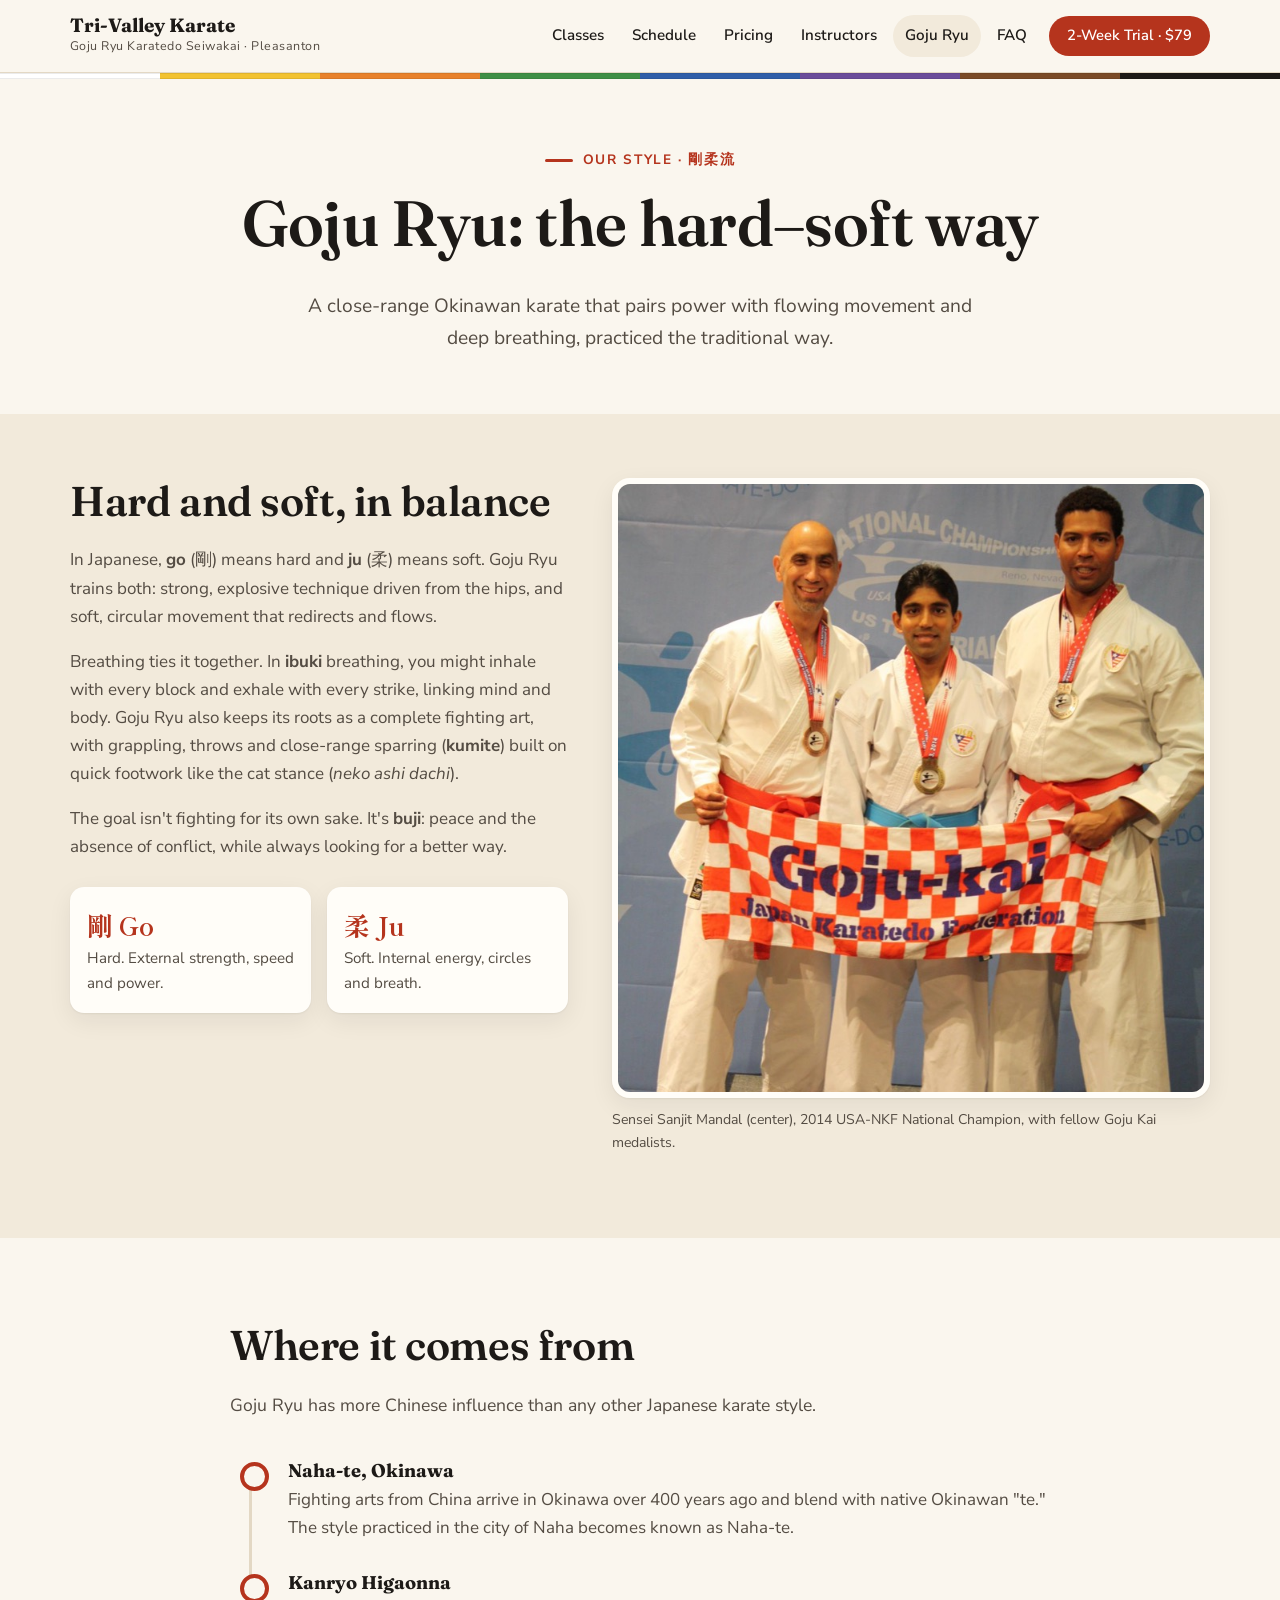
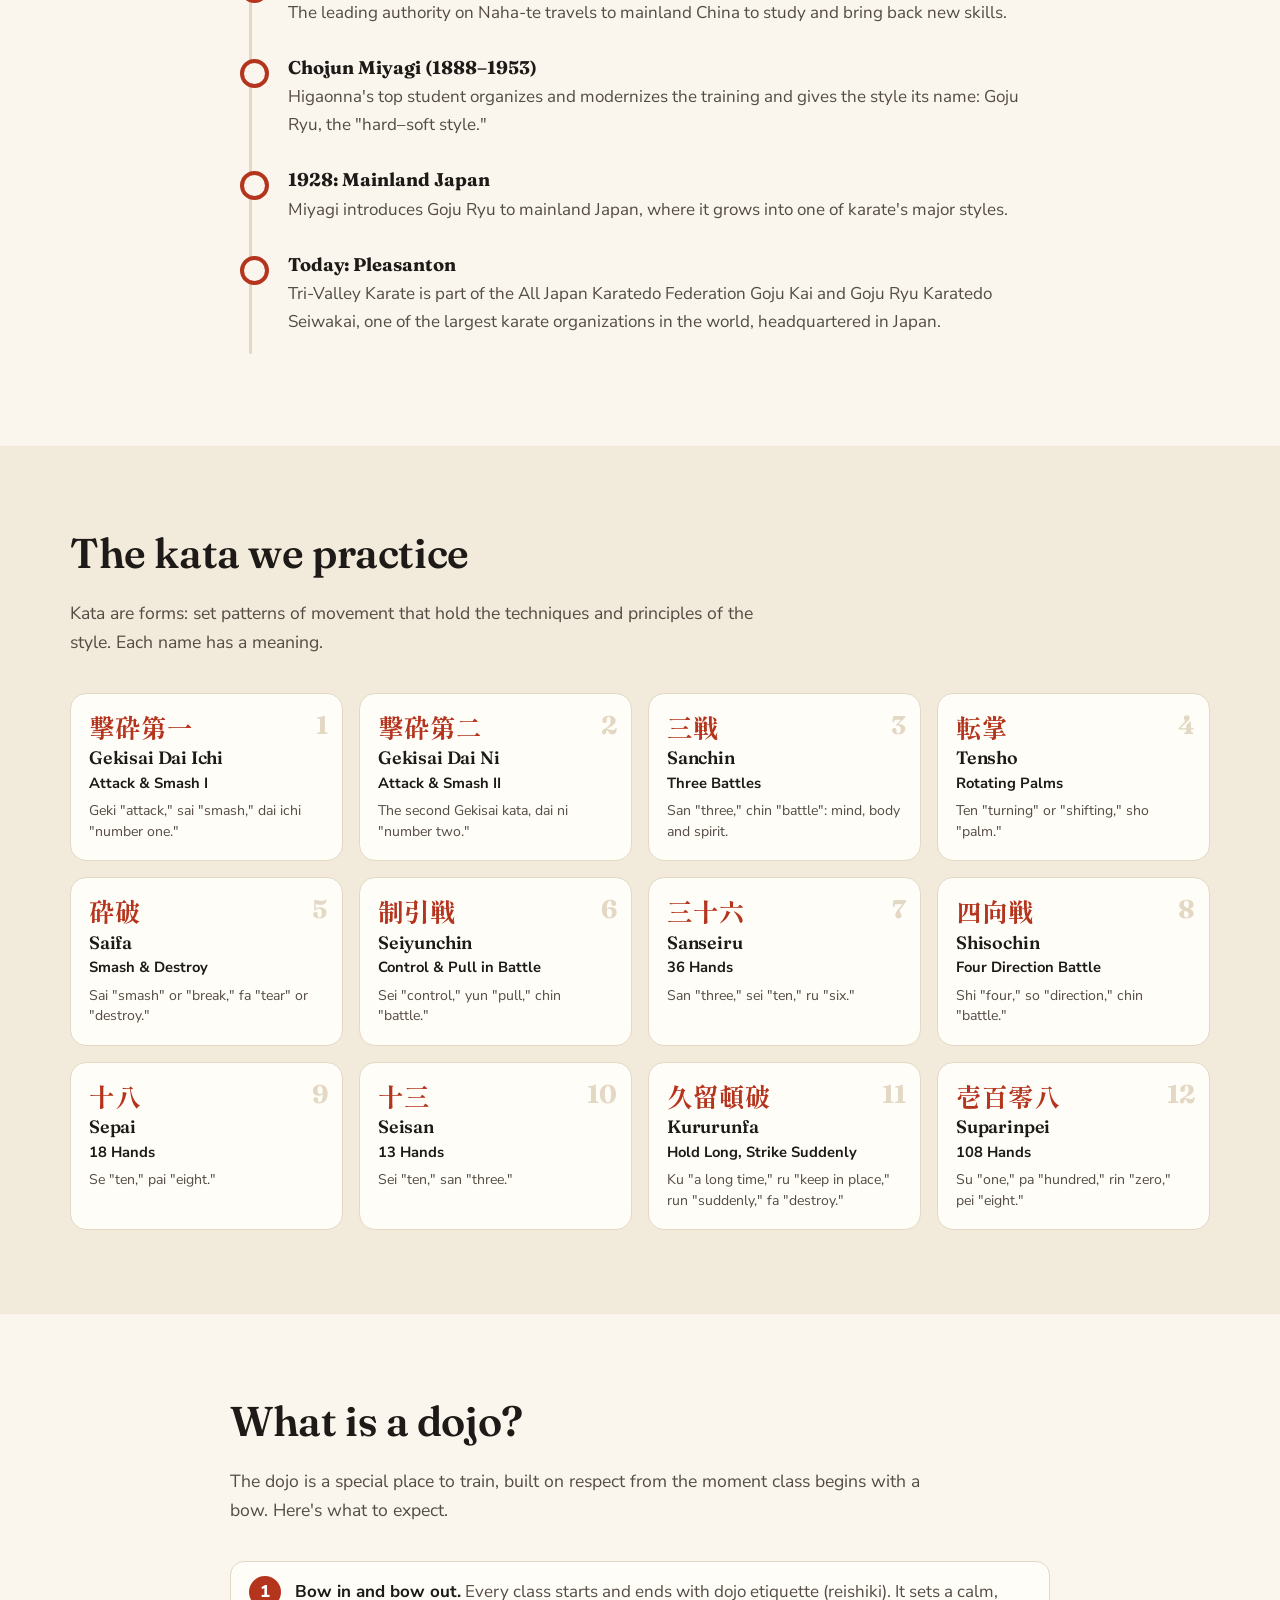
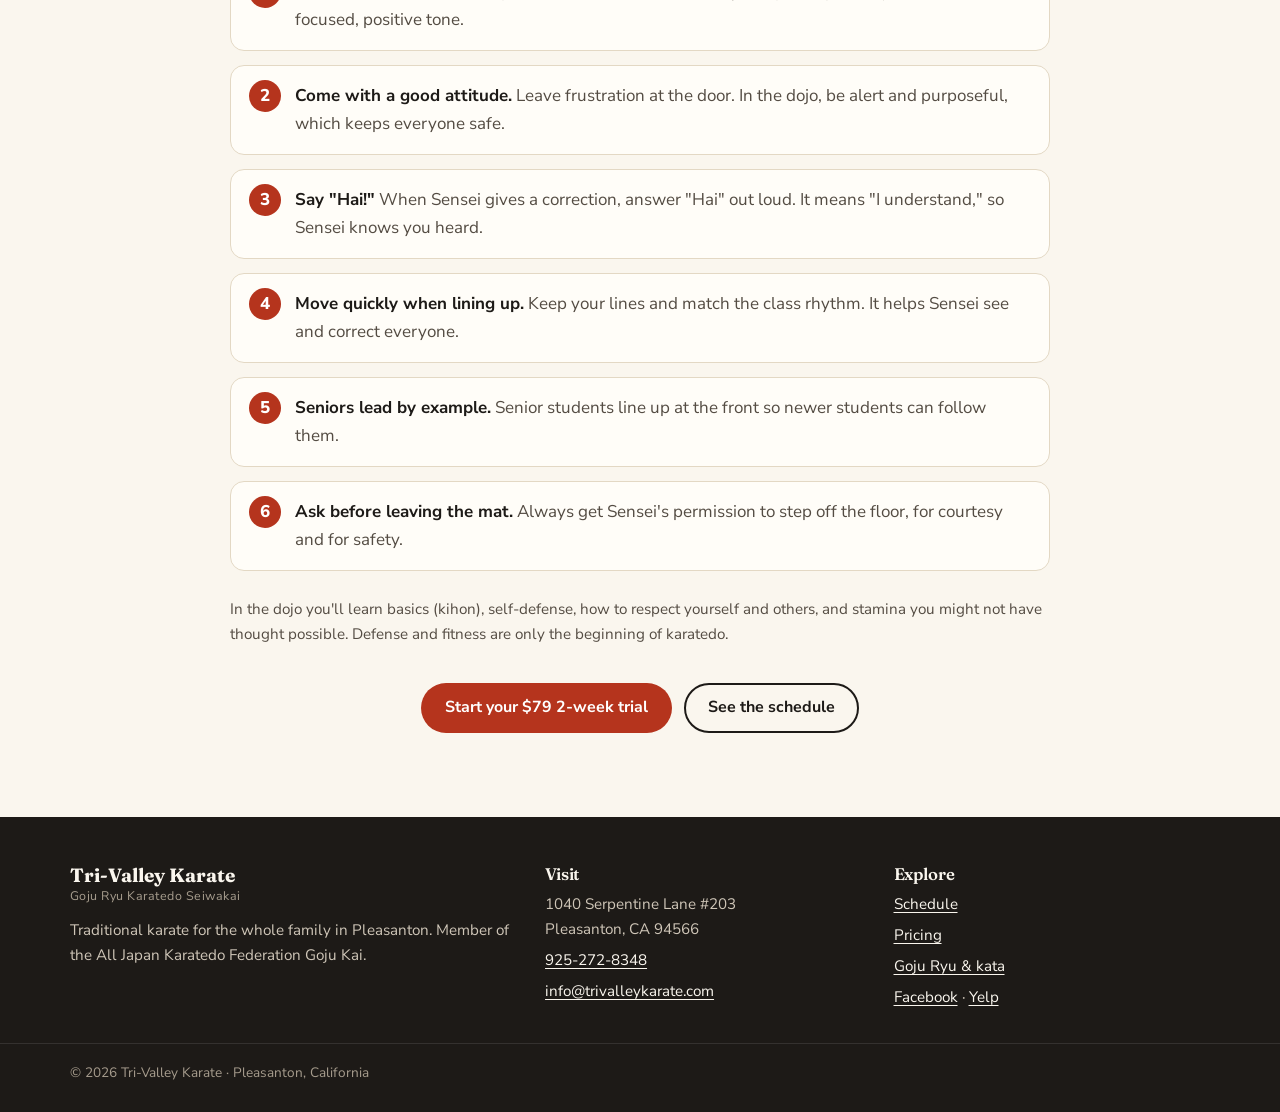
==== commit 5c11ef4c: "Show the $79 price on the 2-week trial buttons and headings Co-Authored-By: Claude Opus 5.5 <noreply" ====
--- a/goju-ryu.html
+++ b/goju-ryu.html
@@ -12,7 +12,7 @@
 <link rel="preconnect" href="https://fonts.googleapis.com">
 <link rel="preconnect" href="https://fonts.gstatic.com" crossorigin>
 <link href="https://fonts.googleapis.com/css2?family=Fraunces:opsz,wght@9..144,500;9..144,600;9..144,700&family=Nunito+Sans:wght@400;600;700;800&family=Shippori+Mincho:wght@700&display=swap" rel="stylesheet">
-<link rel="stylesheet" href="css/styles.css">
+<link rel="stylesheet" href="css/styles.css?v=2">
 </head>
 <body>
 <a class="skip" href="#main">Skip to content</a>
@@ -31,7 +31,7 @@
         <li><a href="./#instructors">Instructors</a></li>
         <li><a href="goju-ryu.html" aria-current="page">Goju Ryu</a></li>
         <li><a href="./#faq">FAQ</a></li>
-        <li><a class="btn red small" href="./#contact">Try 2 Weeks</a></li>
+        <li><a class="btn red small" href="./#contact">2-Week Trial · $79</a></li>
       </ul>
     </nav>
   </div>
@@ -130,7 +130,7 @@
     </ol>
     <p class="note" style="margin-top:26px">In the dojo you'll learn basics (kihon), self-defense, how to respect yourself and others, and stamina you might not have thought possible. Defense and fitness are only the beginning of karatedo.</p>
     <div class="actions" style="justify-content:center;margin-top:36px">
-      <a class="btn red" href="./#contact">Start your 2-week trial</a>
+      <a class="btn red" href="./#contact">Start your $79 2-week trial</a>
       <a class="btn ghost" href="./#schedule">See the schedule</a>
     </div>
   </div>
--- a/css/styles.css
+++ b/css/styles.css
@@ -54,7 +54,7 @@
 .brand .title { display: block; font-family: var(--display); font-weight: 700; font-size: 1.2rem; line-height: 1.1; }
 .brand .motto { display: block; font-size: .78rem; color: var(--ink-soft); letter-spacing: .04em; }
 .nav ul { list-style: none; display: flex; gap: 4px; margin: 0; padding: 0; align-items: center; }
-.nav a { display: block; padding: 8px 12px; border-radius: 999px; color: var(--ink); text-decoration: none; font-weight: 600; font-size: .95rem; }
+.nav a { display: block; white-space: nowrap; padding: 8px 12px; border-radius: 999px; color: var(--ink); text-decoration: none; font-weight: 600; font-size: .95rem; }
 .nav a:hover { background: var(--paper-2); color: var(--ink); }
 .nav a[aria-current="page"] { background: var(--paper-2); }
 .nav .btn { margin-left: 6px; }
@@ -265,6 +265,9 @@
 .etiquette b { color: var(--ink); }
 
 /* Responsive */
+@media (max-width: 1100px) {
+  .site-header .brand .motto { display: none; }
+}
 @media (max-width: 1020px) {
   .grid-4 { grid-template-columns: repeat(2, 1fr); }
   .steps { grid-template-columns: repeat(4, 1fr); }
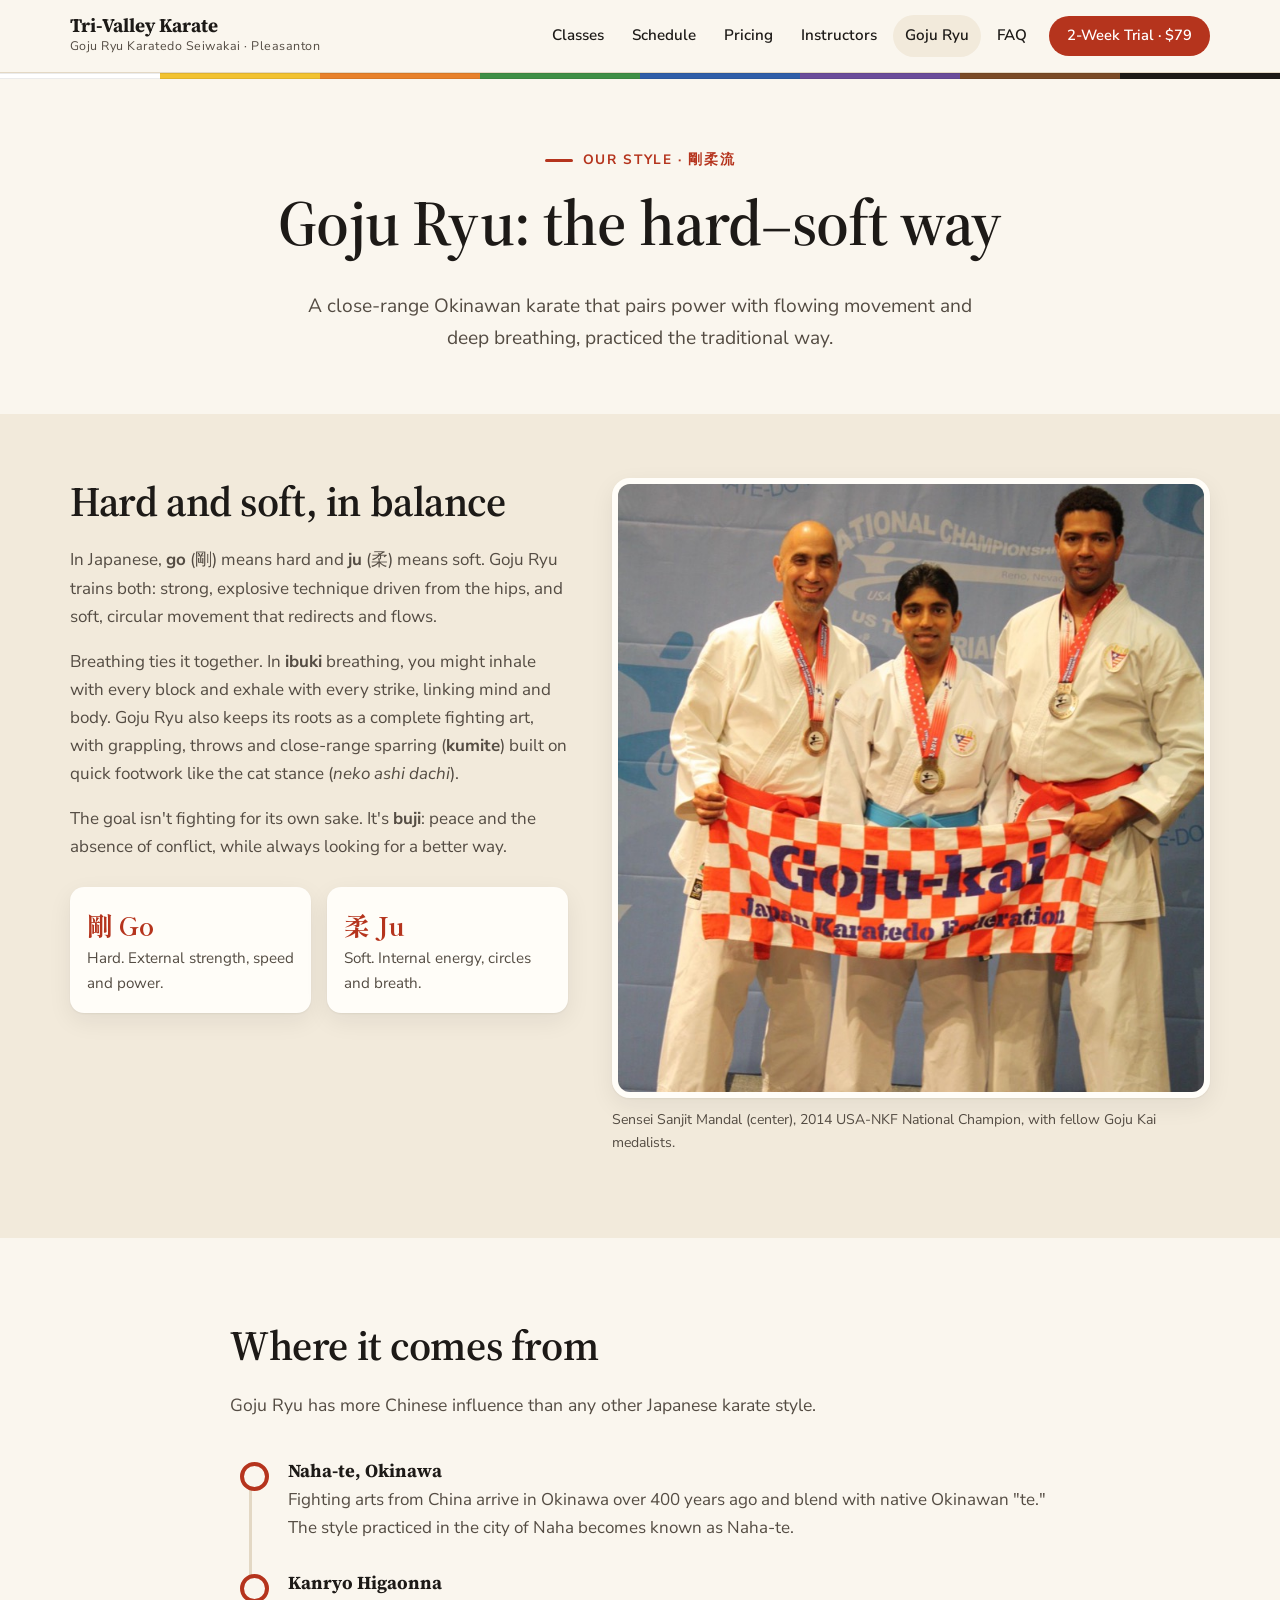
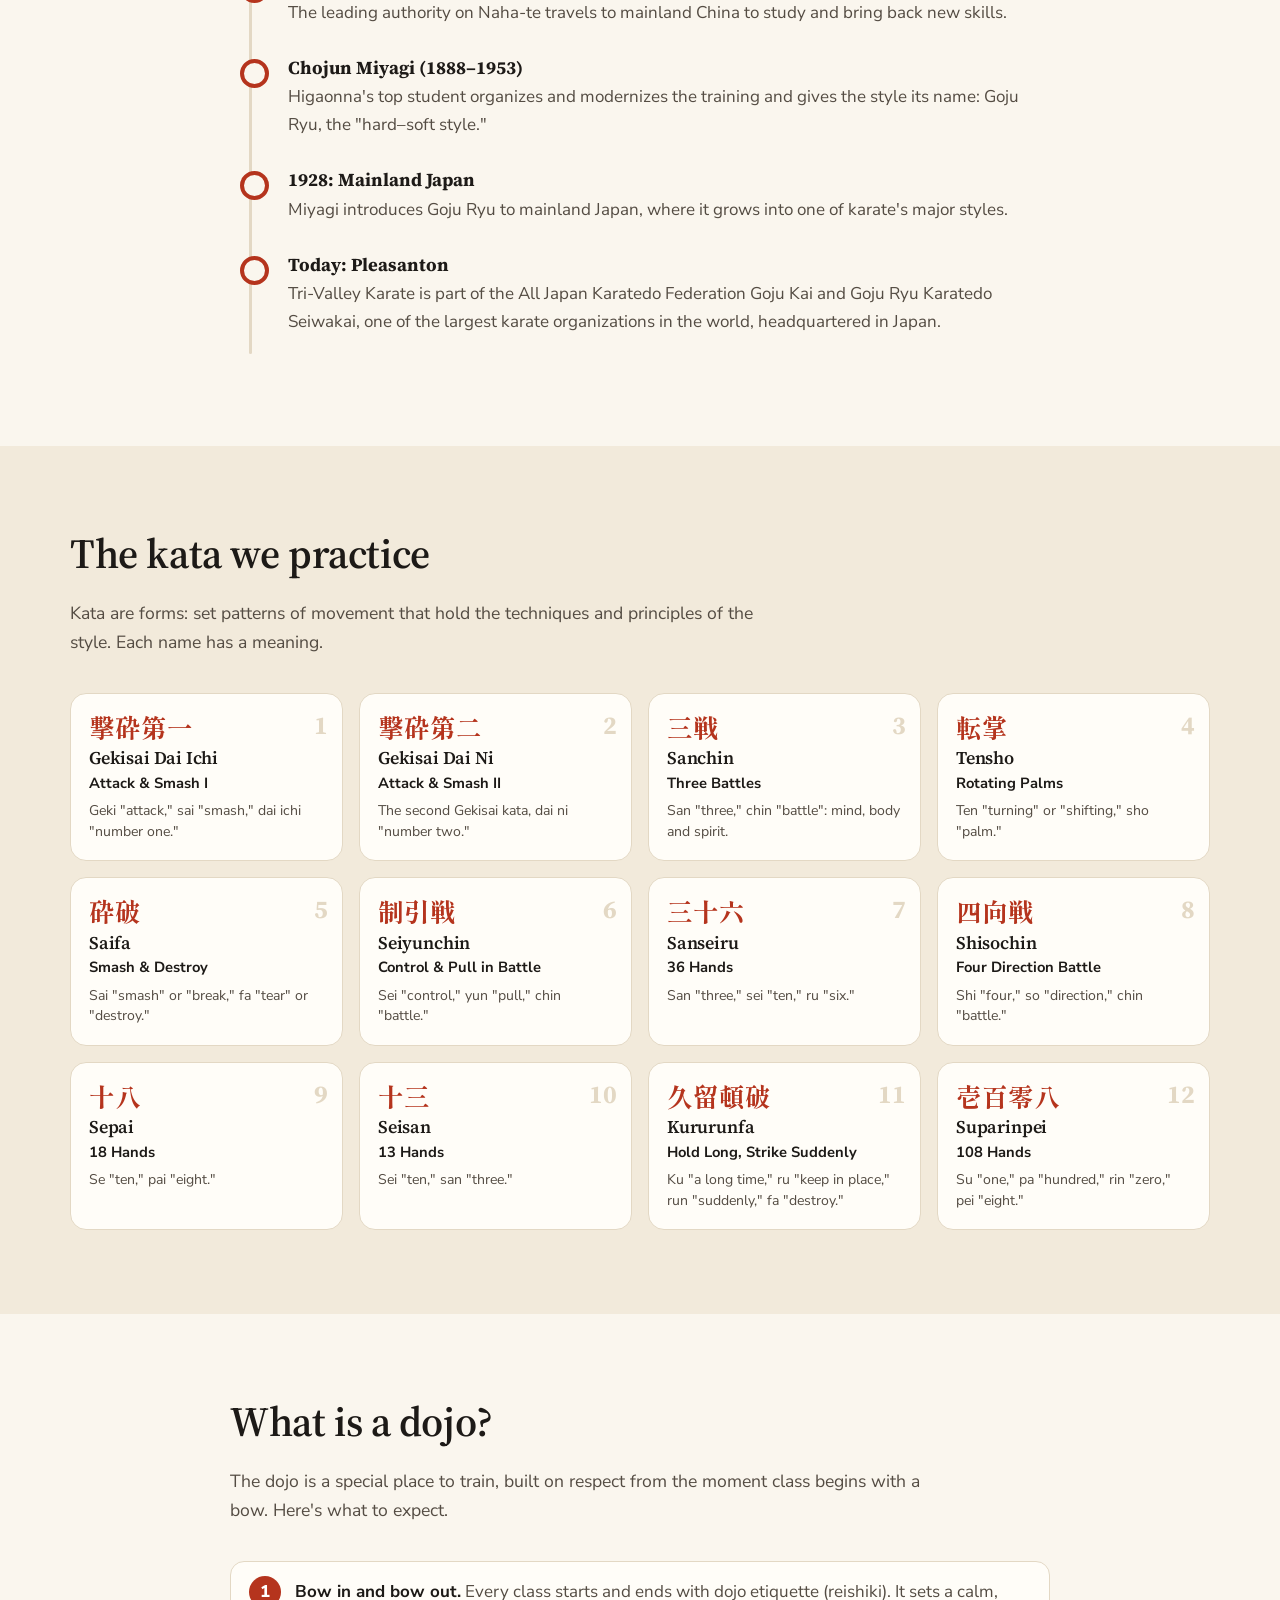
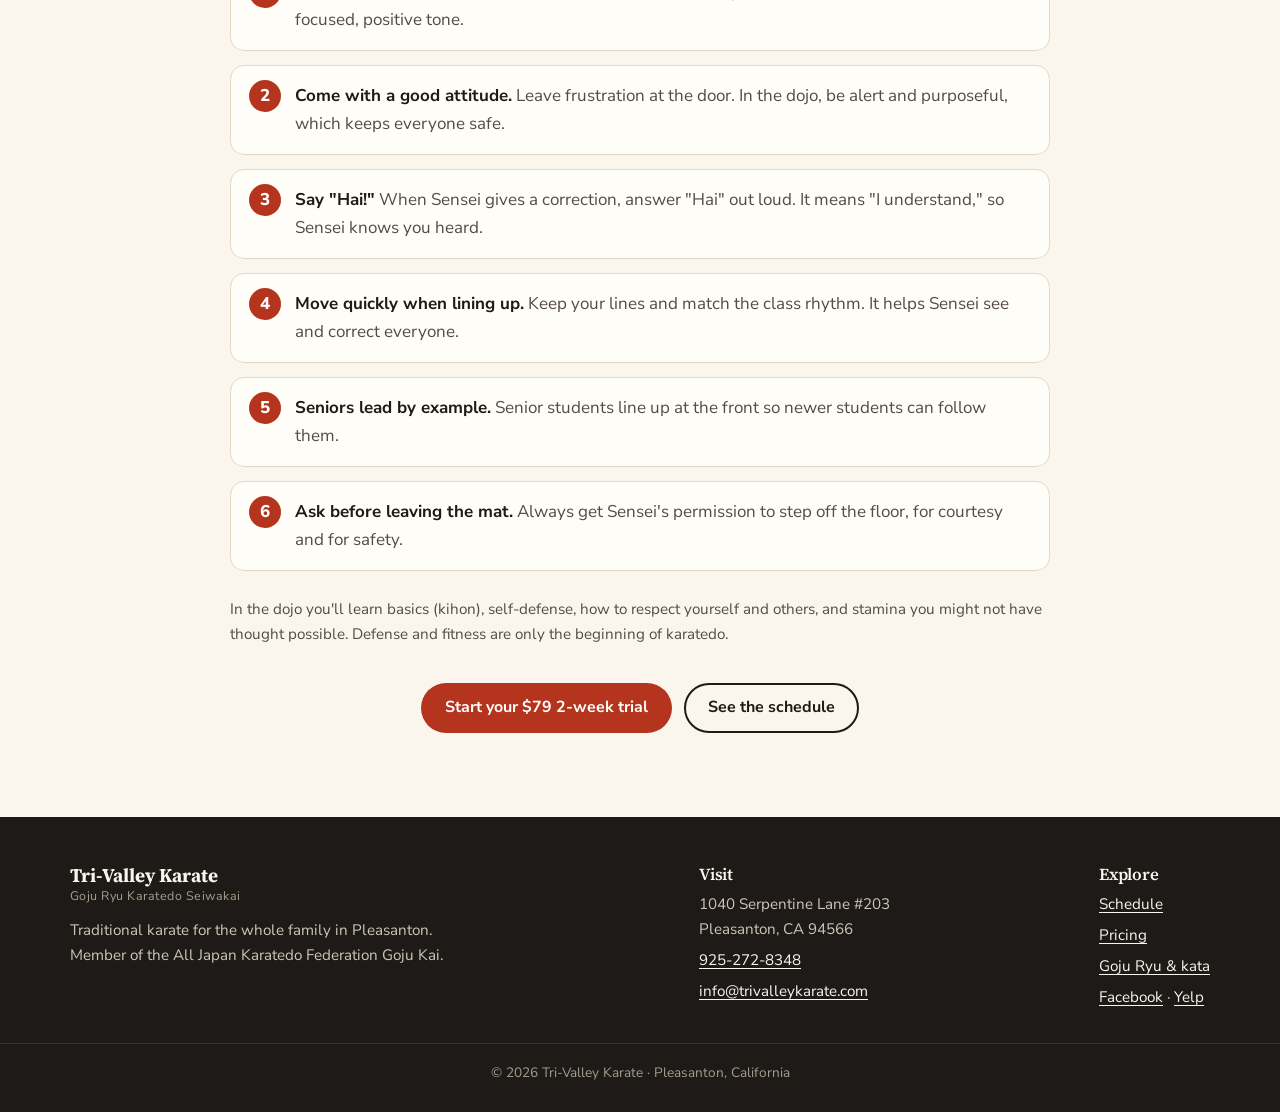
==== commit 9135332f: "Cleaner heading font, drop red kanji on cards and steps, merge first FAQs, balance footer Co-Authore" ====
--- a/goju-ryu.html
+++ b/goju-ryu.html
@@ -11,8 +11,8 @@
 <link rel="icon" href="assets/img/icon.svg" type="image/svg+xml">
 <link rel="preconnect" href="https://fonts.googleapis.com">
 <link rel="preconnect" href="https://fonts.gstatic.com" crossorigin>
-<link href="https://fonts.googleapis.com/css2?family=Fraunces:opsz,wght@9..144,500;9..144,600;9..144,700&family=Nunito+Sans:wght@400;600;700;800&family=Shippori+Mincho:wght@700&display=swap" rel="stylesheet">
-<link rel="stylesheet" href="css/styles.css?v=2">
+<link href="https://fonts.googleapis.com/css2?family=Source+Serif+4:opsz,wght@8..60,600;8..60,700&family=Nunito+Sans:wght@400;600;700;800&family=Shippori+Mincho:wght@700&display=swap" rel="stylesheet">
+<link rel="stylesheet" href="css/styles.css?v=3">
 </head>
 <body>
 <a class="skip" href="#main">Skip to content</a>
--- a/css/styles.css
+++ b/css/styles.css
@@ -12,7 +12,7 @@
   --navy: #1f3354;
   --radius: 18px;
   --shadow: 0 1px 2px rgba(29,26,23,.06), 0 8px 24px rgba(29,26,23,.07);
-  --display: "Fraunces", Georgia, serif;
+  --display: "Source Serif 4", Georgia, serif;
   --body: "Nunito Sans", system-ui, -apple-system, sans-serif;
   --jp: "Shippori Mincho", "Hiragino Mincho ProN", "Yu Mincho", serif;
   --belts: linear-gradient(90deg,
@@ -76,7 +76,7 @@
 .hero .wrap { display: grid; grid-template-columns: 1.05fr 1fr; gap: 48px; align-items: center; }
 .eyebrow { display: inline-flex; align-items: center; gap: 10px; font-weight: 700; font-size: .85rem; letter-spacing: .12em; text-transform: uppercase; color: var(--red); margin-bottom: 14px; }
 .eyebrow::before { content: ""; width: 28px; height: 3px; background: var(--red); border-radius: 2px; }
-.hero h1 em { font-style: italic; color: var(--red); }
+.hero h1 em { font-style: normal; color: var(--red); }
 .hero .lead { font-size: 1.2rem; color: var(--ink-soft); max-width: 34em; }
 .actions { display: flex; flex-wrap: wrap; gap: 12px; margin-top: 26px; }
 .hero-art { position: relative; }
@@ -107,7 +107,6 @@
 .grid-2 { display: grid; grid-template-columns: 1fr 1fr; gap: 24px; }
 .grid-3 { display: grid; grid-template-columns: repeat(3, 1fr); gap: 20px; }
 .card { background: var(--card); border: 1px solid var(--line); border-radius: var(--radius); padding: 24px; box-shadow: var(--shadow); }
-.card .icon { width: 48px; height: 48px; border-radius: 14px; display: grid; place-items: center; background: var(--paper-2); color: var(--red); font-family: var(--jp); font-weight: 700; font-size: 1.5rem; margin-bottom: 14px; }
 .card p { color: var(--ink-soft); margin: 0; }
 .card h3 { margin-bottom: .35em; }
 
@@ -133,7 +132,6 @@
 /* Class steps */
 .steps { list-style: none; padding: 0; margin: 0; display: grid; grid-template-columns: repeat(7, 1fr); gap: 10px; counter-reset: s; }
 .steps li { background: var(--card); border: 1px solid var(--line); border-radius: 14px; padding: 16px 12px; text-align: center; font-size: .92rem; line-height: 1.35; position: relative; }
-.steps .num { display: block; font-family: var(--jp); font-weight: 700; font-size: 1.6rem; color: var(--red); margin-bottom: 4px; }
 .steps b { display: block; color: var(--ink); font-size: .98rem; }
 .steps small { color: var(--ink-soft); font-size: .82rem; }
 
@@ -232,13 +230,13 @@
 
 /* Footer */
 .site-footer { background: var(--ink); color: #cfc6b8; padding: 48px 0 28px; font-size: .95rem; }
-.site-footer .wrap { display: grid; grid-template-columns: 1.4fr 1fr 1fr; gap: 32px; }
+.site-footer .wrap { display: grid; grid-template-columns: minmax(0, 420px) auto auto; justify-content: space-between; gap: 32px 56px; }
 .site-footer h3 { color: var(--paper); font-size: 1.05rem; }
 .site-footer a { color: var(--paper); }
 .site-footer ul { list-style: none; padding: 0; margin: 0; display: grid; gap: 6px; }
 .site-footer .brand { color: var(--paper); margin-bottom: 12px; }
 .site-footer .brand .motto { color: #a69c8d; }
-.copyright { border-top: 1px solid rgba(255,255,255,.1); margin-top: 32px; padding-top: 18px; font-size: .85rem; color: #a69c8d; }
+.copyright { border-top: 1px solid rgba(255,255,255,.1); margin-top: 32px; padding-top: 18px; font-size: .85rem; color: #a69c8d; text-align: center; }
 .copyright .wrap { display: block; }
 
 /* Subpage (Goju Ryu) */
